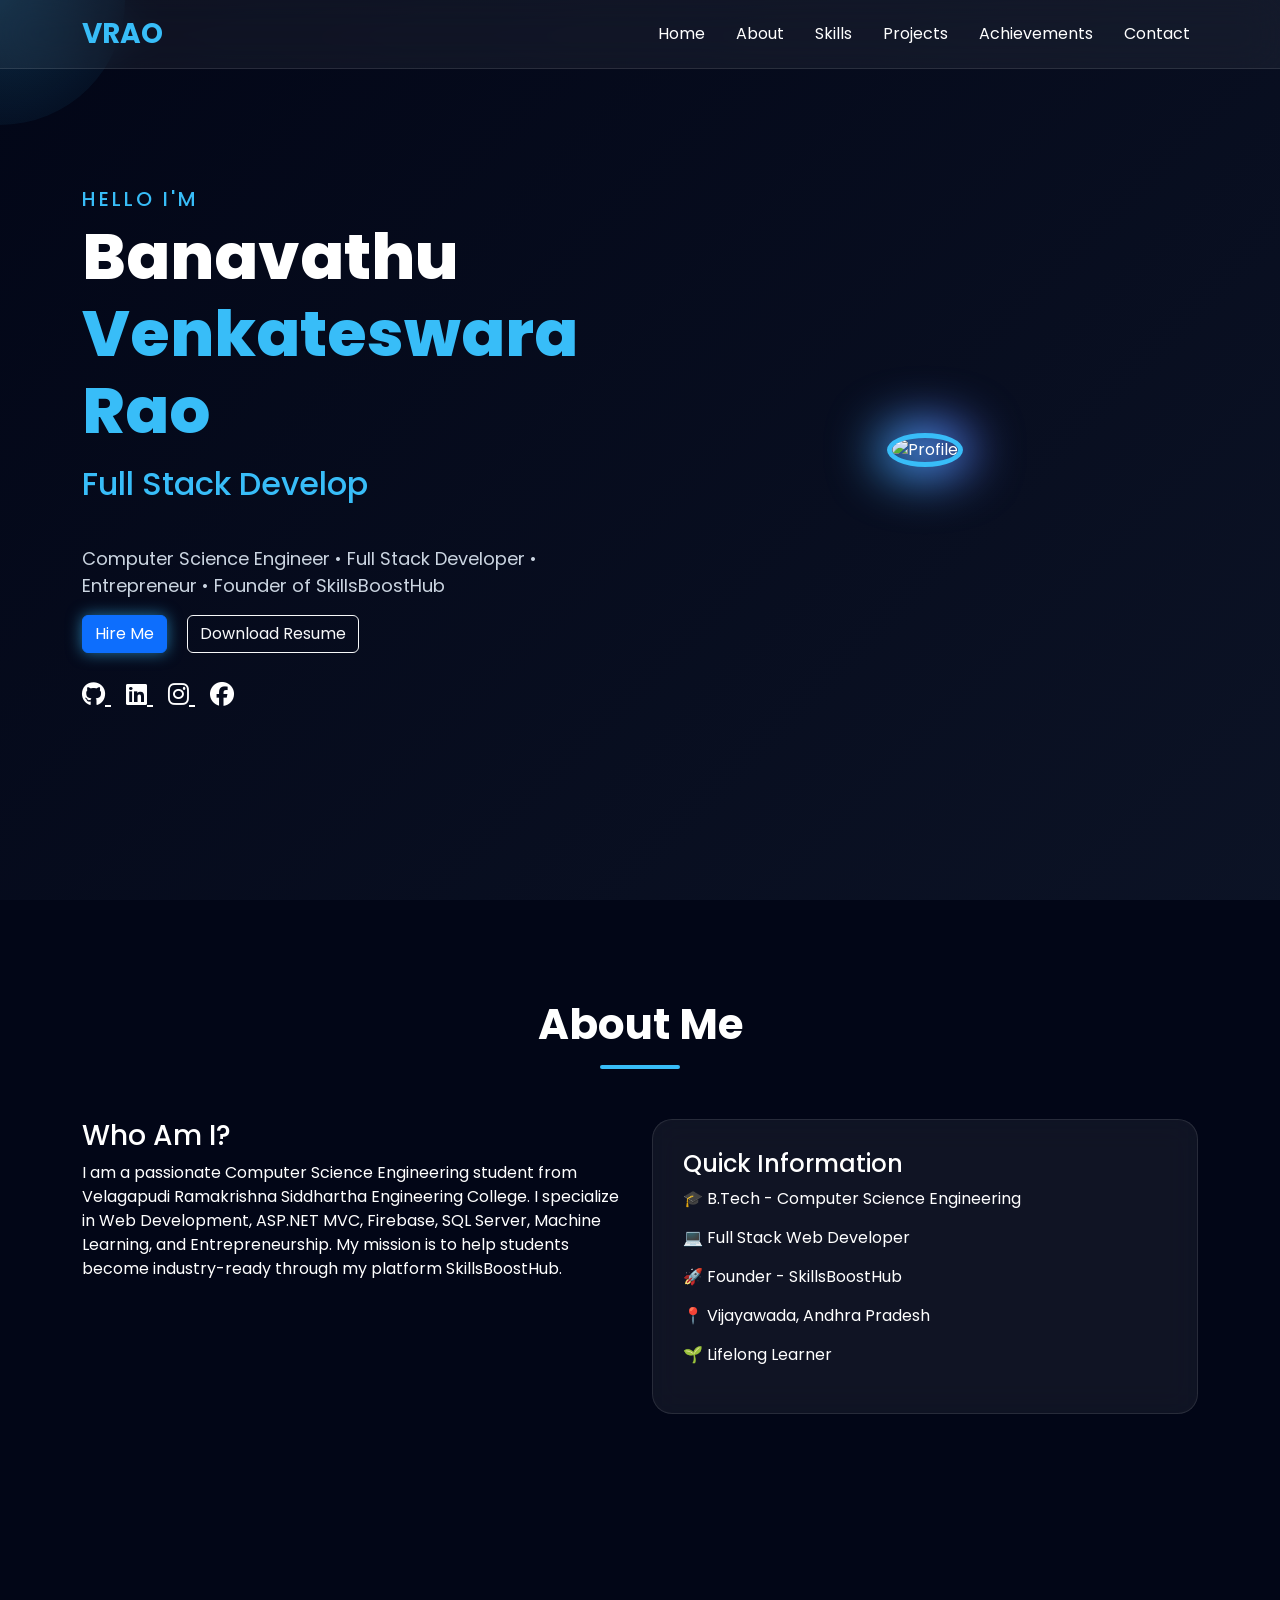
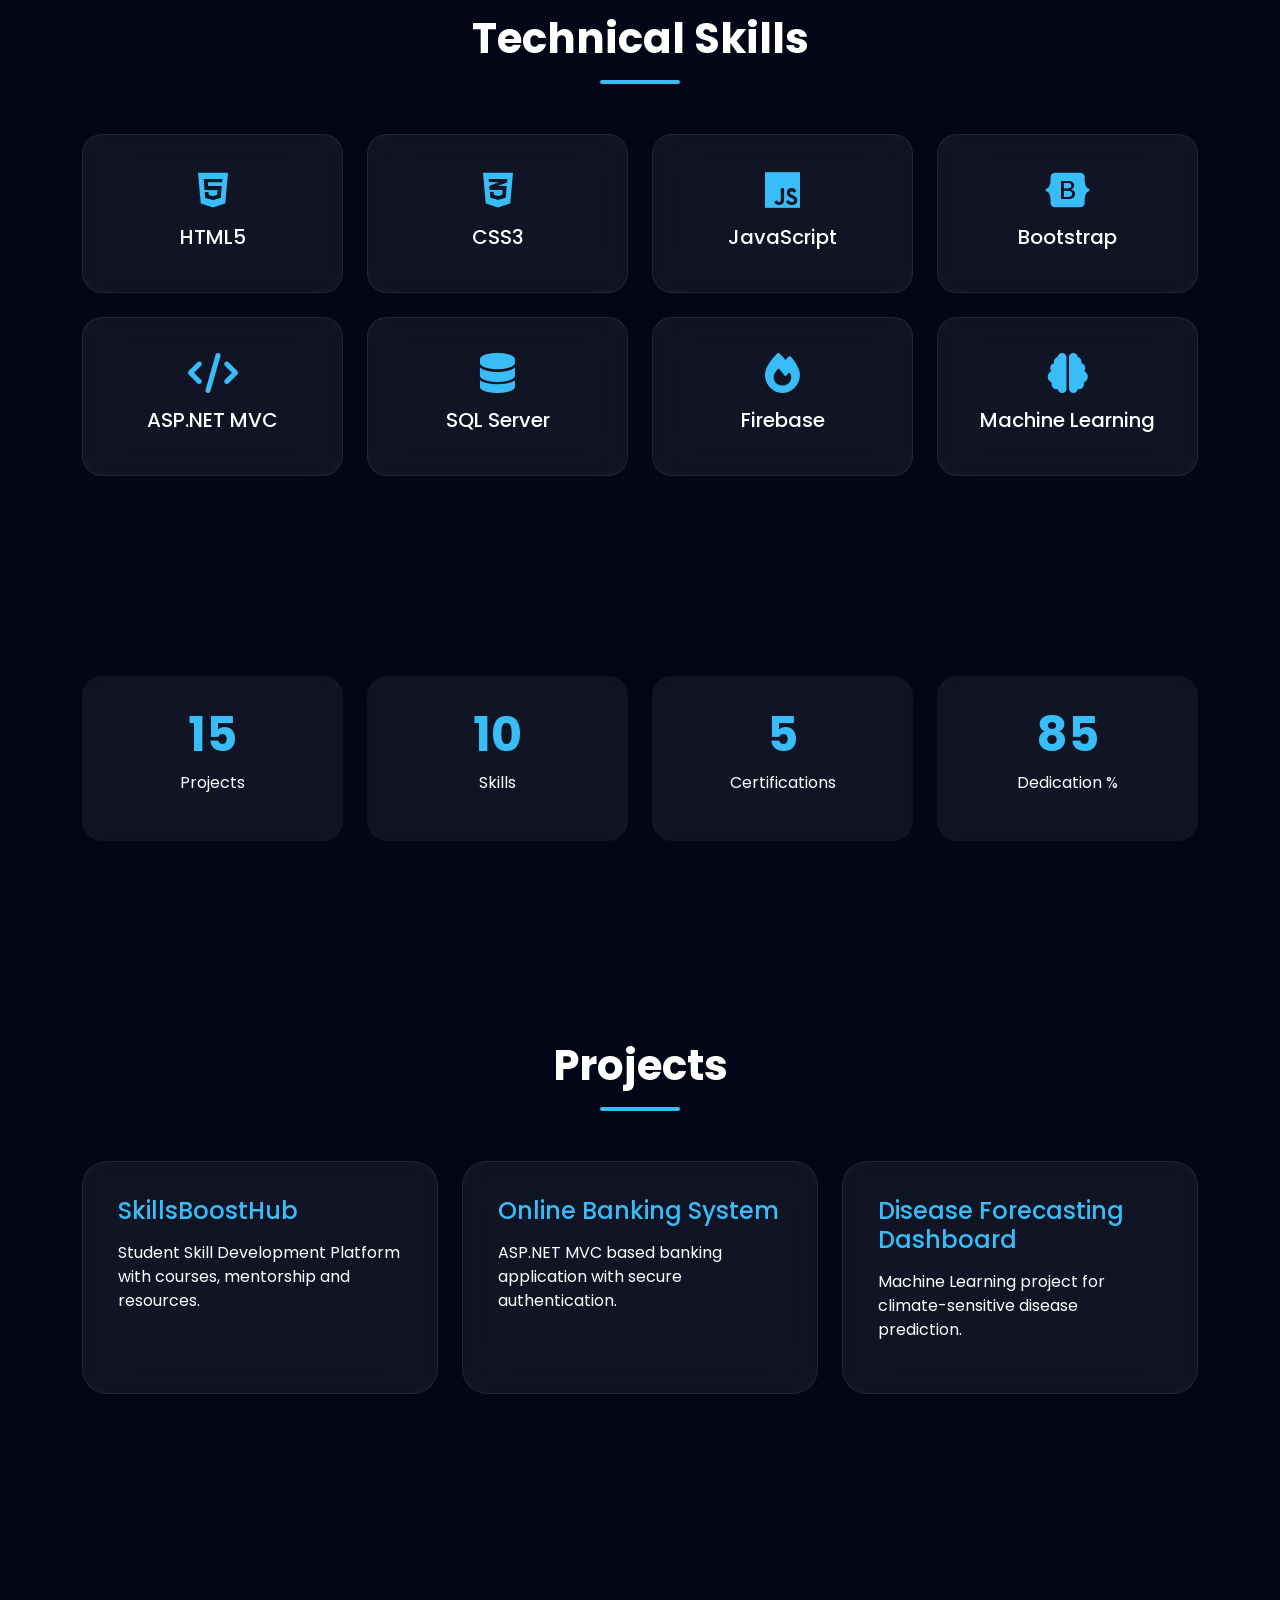
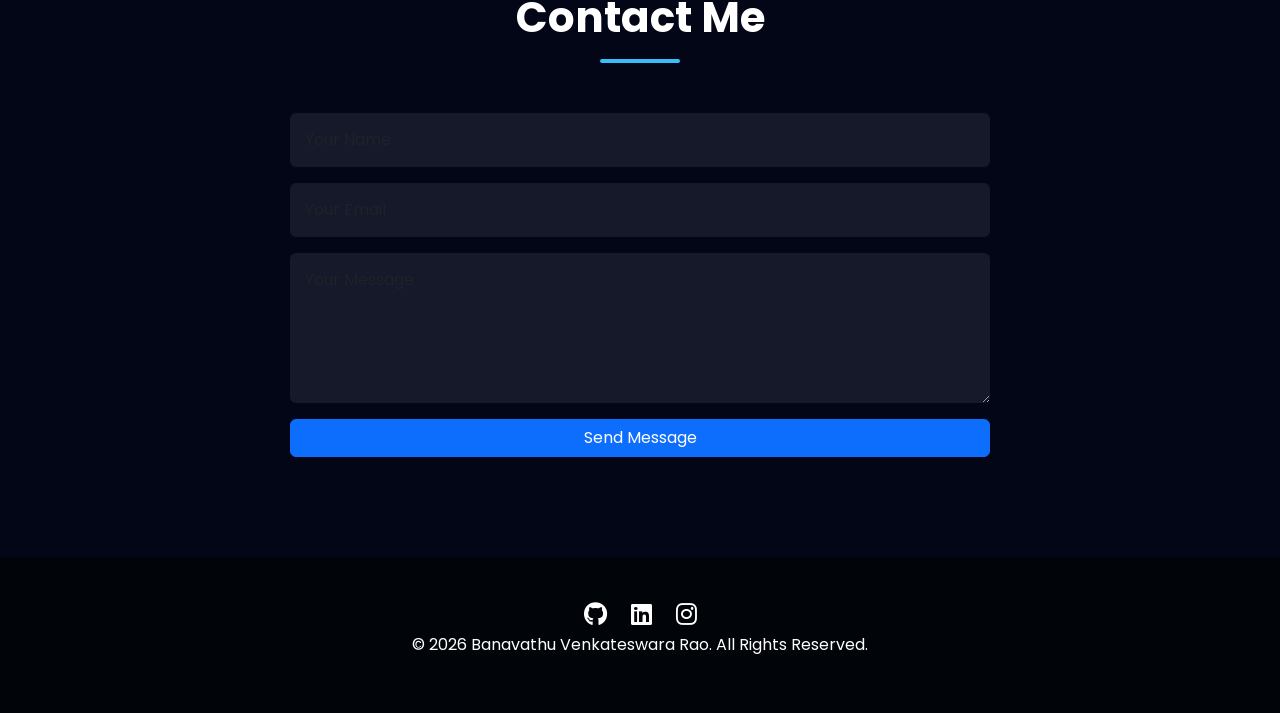
==== index.html @ cb20f1ab "Add files via upload" ====
<!DOCTYPE html>
<html lang="en">

<head>
<meta charset="UTF-8">
<meta name="viewport" content="width=device-width, initial-scale=1.0">

<title>Banavathu Venkateswara Rao | Portfolio</title>

<!-- Bootstrap -->
<link href="https://cdn.jsdelivr.net/npm/bootstrap@5.3.3/dist/css/bootstrap.min.css" rel="stylesheet">

<!-- AOS Animation -->
<link href="https://unpkg.com/aos@2.3.4/dist/aos.css" rel="stylesheet">

<!-- Font Awesome -->
<link rel="stylesheet"
href="https://cdnjs.cloudflare.com/ajax/libs/font-awesome/6.5.1/css/all.min.css">

<!-- Google Fonts -->
<link href="https://fonts.googleapis.com/css2?family=Poppins:wght@300;400;500;600;700;800&display=swap" rel="stylesheet">

<!-- CSS -->
<link rel="stylesheet" href="./style.css">
</head>

<body>

<!-- Cursor Glow -->
<div class="cursor-glow"></div>

<!-- Loader -->
<div id="loader">
<div class="spinner"></div>
</div>

<!-- Back To Top -->
<button id="topBtn">
<i class="fas fa-arrow-up"></i>
</button>

<!-- Navbar -->

<nav class="navbar navbar-expand-lg fixed-top navbar-dark">

<div class="container">

<a class="navbar-brand fw-bold logo" href="#">
VRAO
</a>

<button class="navbar-toggler"
type="button"
data-bs-toggle="collapse"
data-bs-target="#menu">

<span class="navbar-toggler-icon"></span>

</button>

<div class="collapse navbar-collapse" id="menu">

<ul class="navbar-nav ms-auto">

<li class="nav-item">
<a href="#home" class="nav-link">Home</a>
</li>

<li class="nav-item">
<a href="#about" class="nav-link">About</a>
</li>

<li class="nav-item">
<a href="#skills" class="nav-link">Skills</a>
</li>

<li class="nav-item">
<a href="#projects" class="nav-link">Projects</a>
</li>

<li class="nav-item">
<a href="#stats" class="nav-link">Achievements</a>
</li>

<li class="nav-item">
<a href="#contact" class="nav-link">Contact</a>
</li>

</ul>

</div>

</div>

</nav>

<!-- Hero Section -->

<section id="home" class="hero">

<div class="particles"></div>

<div class="container">

<div class="row align-items-center">

<div class="col-lg-6 hero-content"
data-aos="fade-right">

<h5 class="hero-small">
HELLO I'M
</h5>

<h1>
Banavathu
<span>Venkateswara Rao</span>
</h1>

<h2>
<span id="typing"></span>
</h2>

<p>
Computer Science Engineer • Full Stack Developer • Entrepreneur • Founder of SkillsBoostHub
</p>

<div class="hero-buttons">

<a href="#contact"
class="btn btn-primary me-3 glow-btn">

Hire Me
</a>

<a href="./resume.pdf"
class="btn btn-outline-light">

Download Resume

</a>

</div>

<div class="social-icons mt-4">

<a href="#">
<i class="fab fa-github"></i>
</a>

<a href="#">
<i class="fab fa-linkedin"></i>
</a>

<a href="#">
<i class="fab fa-instagram"></i>
</a>

<a href="#">
<i class="fab fa-facebook"></i>
</a>

</div>

</div>

<div class="col-lg-6 text-center"
data-aos="fade-left">

<div class="profile-wrapper">

<img src="./profile.jpg"
alt="Profile"
class="profile-img">

</div>

</div>

</div>

</div>

</section>

<!-- About -->

<section id="about">

<div class="container">

<div class="section-header"
data-aos="fade-up">

<h2 class="section-title">
About Me
</h2>

<div class="line"></div>

</div>

<div class="row">

<div class="col-lg-6"
data-aos="fade-right">

<h3>
Who Am I?
</h3>

<p>

I am a passionate Computer Science Engineering student from Velagapudi Ramakrishna Siddhartha Engineering College.

I specialize in Web Development, ASP.NET MVC, Firebase, SQL Server, Machine Learning, and Entrepreneurship.

My mission is to help students become industry-ready through my platform SkillsBoostHub.

</p>

</div>

<div class="col-lg-6"
data-aos="fade-left">

<div class="about-card">

<h4>
Quick Information
</h4>

<ul>

<li>
🎓 B.Tech - Computer Science Engineering
</li>

<li>
💻 Full Stack Web Developer
</li>

<li>
🚀 Founder - SkillsBoostHub
</li>

<li>
📍 Vijayawada, Andhra Pradesh
</li>

<li>
🌱 Lifelong Learner
</li>

</ul>

</div>

</div>

</div>

</div>

</section>

<!-- Skills -->

<section id="skills">

<div class="container">

<div class="section-header"
data-aos="fade-up">

<h2 class="section-title">
Technical Skills
</h2>

<div class="line"></div>

</div>

<div class="row g-4">

<div class="col-md-3">
<div class="skill-card" data-aos="zoom-in">
<i class="fab fa-html5"></i>
<h5>HTML5</h5>
</div>
</div>

<div class="col-md-3">
<div class="skill-card" data-aos="zoom-in">
<i class="fab fa-css3-alt"></i>
<h5>CSS3</h5>
</div>
</div>

<div class="col-md-3">
<div class="skill-card" data-aos="zoom-in">
<i class="fab fa-js"></i>
<h5>JavaScript</h5>
</div>
</div>

<div class="col-md-3">
<div class="skill-card" data-aos="zoom-in">
<i class="fab fa-bootstrap"></i>
<h5>Bootstrap</h5>
</div>
</div>

<div class="col-md-3">
<div class="skill-card" data-aos="zoom-in">
<i class="fas fa-code"></i>
<h5>ASP.NET MVC</h5>
</div>
</div>

<div class="col-md-3">
<div class="skill-card" data-aos="zoom-in">
<i class="fas fa-database"></i>
<h5>SQL Server</h5>
</div>
</div>

<div class="col-md-3">
<div class="skill-card" data-aos="zoom-in">
<i class="fas fa-fire"></i>
<h5>Firebase</h5>
</div>
</div>

<div class="col-md-3">
<div class="skill-card" data-aos="zoom-in">
<i class="fas fa-brain"></i>
<h5>Machine Learning</h5>
</div>
</div>

</div>

</div>

</section>

<!-- Statistics -->

<section id="stats">

<div class="container">

<div class="row text-center">

<div class="col-md-3">

<div class="stat-box">

<h2 class="counter"
data-target="15">0</h2>

<p>Projects</p>

</div>

</div>

<div class="col-md-3">

<div class="stat-box">

<h2 class="counter"
data-target="10">0</h2>

<p>Skills</p>

</div>

</div>

<div class="col-md-3">

<div class="stat-box">

<h2 class="counter"
data-target="5">0</h2>

<p>Certifications</p>

</div>

</div>

<div class="col-md-3">

<div class="stat-box">

<h2 class="counter"
data-target="100">0</h2>

<p>Dedication %</p>

</div>

</div>

</div>

</div>

</section>

<!-- Projects -->

<section id="projects">

<div class="container">

<div class="section-header">

<h2 class="section-title">
Projects
</h2>

<div class="line"></div>

</div>

<div class="row g-4">

<div class="col-md-4">

<div class="project-card"
data-aos="flip-left">

<h4>SkillsBoostHub</h4>

<p>
Student Skill Development Platform
with courses, mentorship and resources.
</p>

</div>

</div>

<div class="col-md-4">

<div class="project-card"
data-aos="flip-left">

<h4>Online Banking System</h4>

<p>
ASP.NET MVC based banking application
with secure authentication.
</p>

</div>

</div>

<div class="col-md-4">

<div class="project-card"
data-aos="flip-left">

<h4>Disease Forecasting Dashboard</h4>

<p>
Machine Learning project for climate-sensitive disease prediction.
</p>

</div>

</div>

</div>

</div>

</section>

<!-- Contact -->

<section id="contact">

<div class="container">

<div class="section-header">

<h2 class="section-title">
Contact Me
</h2>

<div class="line"></div>

</div>

<form id="contactForm">

<input type="text"
class="form-control mb-3"
placeholder="Your Name">

<input type="email"
class="form-control mb-3"
placeholder="Your Email">

<textarea
rows="5"
class="form-control mb-3"
placeholder="Your Message"></textarea>

<button class="btn btn-primary w-100">

Send Message

</button>

</form>

</div>

</section>

<!-- Footer -->

<footer>

<div class="container text-center">

<div class="footer-icons">

<a href="https://github.com/Venky9959-code" target="_blank"><i class="fab fa-github"></i></a>
<a href="https://www.linkedin.com/in/venky-banavathu-2377082a3" target="_blank"><i class="fab fa-linkedin"></i></a>
<a href="https://www.instgram.com" target="_blank"><i class="fab fa-instagram"></i></a>

</div>

<p>
© 2026 Banavathu Venkateswara Rao.
All Rights Reserved.
</p>

</div>

</footer>

<!-- Bootstrap -->
<script src="https://cdn.jsdelivr.net/npm/bootstrap@5.3.3/dist/js/bootstrap.bundle.min.js"></script>

<!-- AOS -->
<script src="https://unpkg.com/aos@2.3.4/dist/aos.js"></script>

<!-- JS -->
<script src="./script.js"></script>

</body>
</html>
---- style.css ----
/* =========================
   GOOGLE FONT
========================= */

@import url('https://fonts.googleapis.com/css2?family=Poppins:wght@300;400;500;600;700;800&display=swap');

/* =========================
   GLOBAL
========================= */

*{
    margin:0;
    padding:0;
    box-sizing:border-box;
    font-family:'Poppins',sans-serif;
}

html{
    scroll-behavior:smooth;
}

body{
    background:#020617;
    color:#fff;
    overflow-x:hidden;
    position:relative;
}

/* Animated Background */

body::before{
    content:"";
    position:fixed;
    width:100%;
    height:100%;
    top:0;
    left:0;

    background:
    linear-gradient(
        135deg,
        #020617,
        #0f172a,
        #1e293b,
        #0ea5e9
    );

    background-size:400% 400%;

    animation:
    gradientMove 15s ease infinite;

    z-index:-3;
}

@keyframes gradientMove{

    0%{
        background-position:0% 50%;
    }

    50%{
        background-position:100% 50%;
    }

    100%{
        background-position:0% 50%;
    }

}

/* =========================
   LOADER
========================= */

#loader{
    position:fixed;
    inset:0;
    background:#020617;
    display:flex;
    justify-content:center;
    align-items:center;
    z-index:99999;
}

.spinner{
    width:70px;
    height:70px;

    border:5px solid rgba(255,255,255,.2);

    border-top:5px solid #38bdf8;

    border-radius:50%;

    animation:spin 1s linear infinite;
}

@keyframes spin{

    to{
        transform:rotate(360deg);
    }

}

/* =========================
   CURSOR GLOW
========================= */

.cursor-glow{
    position:fixed;

    width:250px;
    height:250px;

    background:
    radial-gradient(
        circle,
        rgba(56,189,248,.20),
        transparent
    );

    border-radius:50%;

    pointer-events:none;

    transform:translate(-50%,-50%);

    z-index:-1;
}

/* =========================
   NAVBAR
========================= */

.navbar{

    background:
    rgba(255,255,255,0.05);

    backdrop-filter:
    blur(20px);

    border-bottom:
    1px solid rgba(255,255,255,0.1);

    transition:.4s;
}

.logo{

    font-size:28px;
    font-weight:800;

    color:#38bdf8 !important;
}

.nav-link{

    color:white !important;

    margin-left:15px;

    transition:.4s;
}

.nav-link:hover{

    color:#38bdf8 !important;

    transform:translateY(-2px);
}

/* =========================
   HERO SECTION
========================= */

.hero{

    min-height:100vh;

    display:flex;
    align-items:center;

    position:relative;
}

.hero-content{

    animation:
    floatHero 4s ease-in-out infinite;
}

@keyframes floatHero{

    0%{
        transform:translateY(0);
    }

    50%{
        transform:translateY(-15px);
    }

    100%{
        transform:translateY(0);
    }

}

.hero-small{

    color:#38bdf8;

    letter-spacing:3px;
}

.hero h1{

    font-size:4rem;
    font-weight:800;
}

.hero span{

    color:#38bdf8;
}

.hero h2{

    margin-top:15px;
    min-height:60px;
}

.hero p{

    margin-top:20px;

    color:#cbd5e1;

    font-size:18px;
}

/* =========================
   BUTTONS
========================= */

.glow-btn{

    box-shadow:
    0 0 15px rgba(56,189,248,.6);

    transition:.4s;
}

.glow-btn:hover{

    transform:
    translateY(-5px);

    box-shadow:
    0 0 25px rgba(56,189,248,.9),
    0 0 50px rgba(56,189,248,.5);
}

/* =========================
   SOCIAL ICONS
========================= */

.social-icons a{

    color:white;

    font-size:24px;

    margin-right:15px;

    transition:.4s;
}

.social-icons a:hover{

    color:#38bdf8;

    transform:
    translateY(-5px);
}

/* =========================
   PROFILE IMAGE
========================= */

.profile-wrapper{

    position:relative;

    display:inline-block;
}

.profile-wrapper::before{

    content:"";

    position:absolute;

    inset:-10px;

    border-radius:50%;

    background:
    linear-gradient(
        45deg,
        #38bdf8,
        #6366f1
    );

    z-index:-1;

    filter:blur(25px);

    animation:pulse 3s infinite;
}

.profile-img{

    width:380px;
    height:380px;

    border-radius:50%;

    object-fit:cover;

    border:5px solid #38bdf8;

    animation:
    profileFloat 4s ease-in-out infinite;
}

@keyframes profileFloat{

    0%{
        transform:translateY(0);
    }

    50%{
        transform:translateY(-20px);
    }

    100%{
        transform:translateY(0);
    }

}

@keyframes pulse{

    50%{
        transform:scale(1.05);
    }

}

/* =========================
   SECTION
========================= */

section{

    padding:100px 0;
}

.section-title{

    font-size:42px;

    font-weight:700;

    text-align:center;
}

.line{

    width:80px;
    height:4px;

    background:#38bdf8;

    margin:15px auto 50px;

    border-radius:20px;
}

/* =========================
   ABOUT CARD
========================= */

.about-card{

    background:
    rgba(255,255,255,0.06);

    backdrop-filter:
    blur(15px);

    border:
    1px solid rgba(255,255,255,0.1);

    border-radius:20px;

    padding:30px;
}

.about-card ul{

    list-style:none;

    padding-left:0;
}

.about-card li{

    margin-bottom:15px;
}

/* =========================
   SKILL CARDS
========================= */

.skill-card{

    background:
    rgba(255,255,255,.06);

    border:
    1px solid rgba(255,255,255,.08);

    backdrop-filter:
    blur(20px);

    border-radius:20px;

    padding:35px;

    text-align:center;

    transition:.4s;

    height:100%;
}

.skill-card i{

    font-size:40px;

    margin-bottom:15px;

    color:#38bdf8;
}

.skill-card:hover{

    transform:
    translateY(-12px);

    box-shadow:
    0 0 30px rgba(56,189,248,.4);
}

/* =========================
   STATS
========================= */

.stat-box{

    background:
    rgba(255,255,255,.06);

    border-radius:20px;

    padding:30px;

    backdrop-filter:
    blur(15px);
}

.counter{

    font-size:3rem;

    color:#38bdf8;

    font-weight:700;
}

/* =========================
   PROJECTS
========================= */

.project-card{

    background:
    rgba(255,255,255,.06);

    border:
    1px solid rgba(255,255,255,.08);

    backdrop-filter:
    blur(20px);

    border-radius:25px;

    padding:35px;

    transition:.5s;

    height:100%;
}

.project-card:hover{

    transform:
    rotateY(10deg)
    translateY(-15px);

    box-shadow:
    0 0 30px rgba(56,189,248,.5);
}

.project-card h4{

    color:#38bdf8;

    margin-bottom:15px;
}

/* =========================
   CONTACT
========================= */

form{

    max-width:700px;

    margin:auto;
}

.form-control{

    background:
    rgba(255,255,255,.08);

    border:none;

    color:white;

    padding:15px;
}

.form-control:focus{

    background:
    rgba(255,255,255,.10);

    color:white;

    box-shadow:
    0 0 15px rgba(56,189,248,.5);
}

/* =========================
   FOOTER
========================= */

footer{

    background:#010409;

    padding:40px 0;
}

.footer-icons a{

    color:white;

    font-size:24px;

    margin:0 10px;

    transition:.4s;
}

.footer-icons a:hover{

    color:#38bdf8;
}

/* =========================
   BACK TO TOP
========================= */

#topBtn{

    position:fixed;

    bottom:25px;
    right:25px;

    width:50px;
    height:50px;

    border:none;

    border-radius:50%;

    background:#38bdf8;

    color:black;

    display:none;

    cursor:pointer;

    z-index:999;
}

/* =========================
   RESPONSIVE
========================= */

@media(max-width:992px){

.hero h1{
font-size:3rem;
}

.profile-img{
width:280px;
height:280px;
}

}

@media(max-width:768px){

.hero{
text-align:center;
}

.hero h1{
font-size:2.5rem;
}

.section-title{
font-size:32px;
}

.profile-img{
margin-top:40px;
}

}
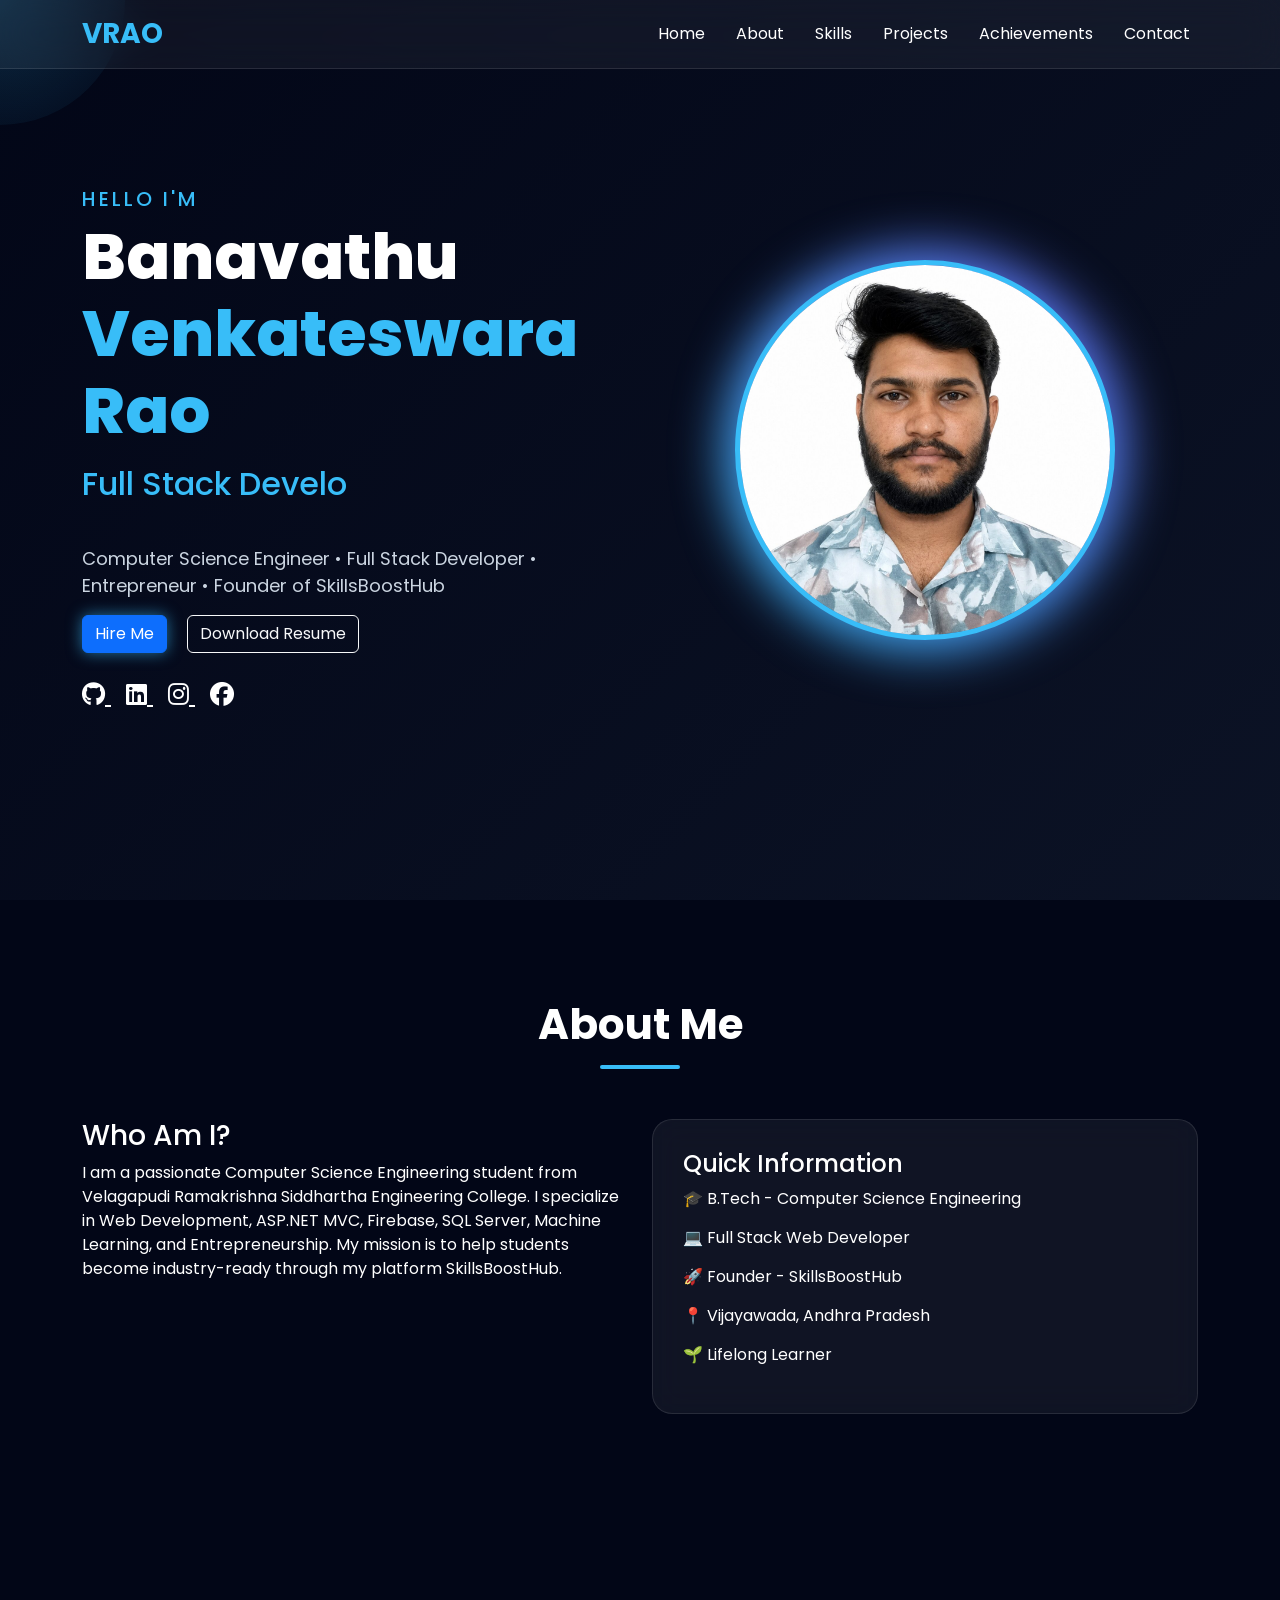
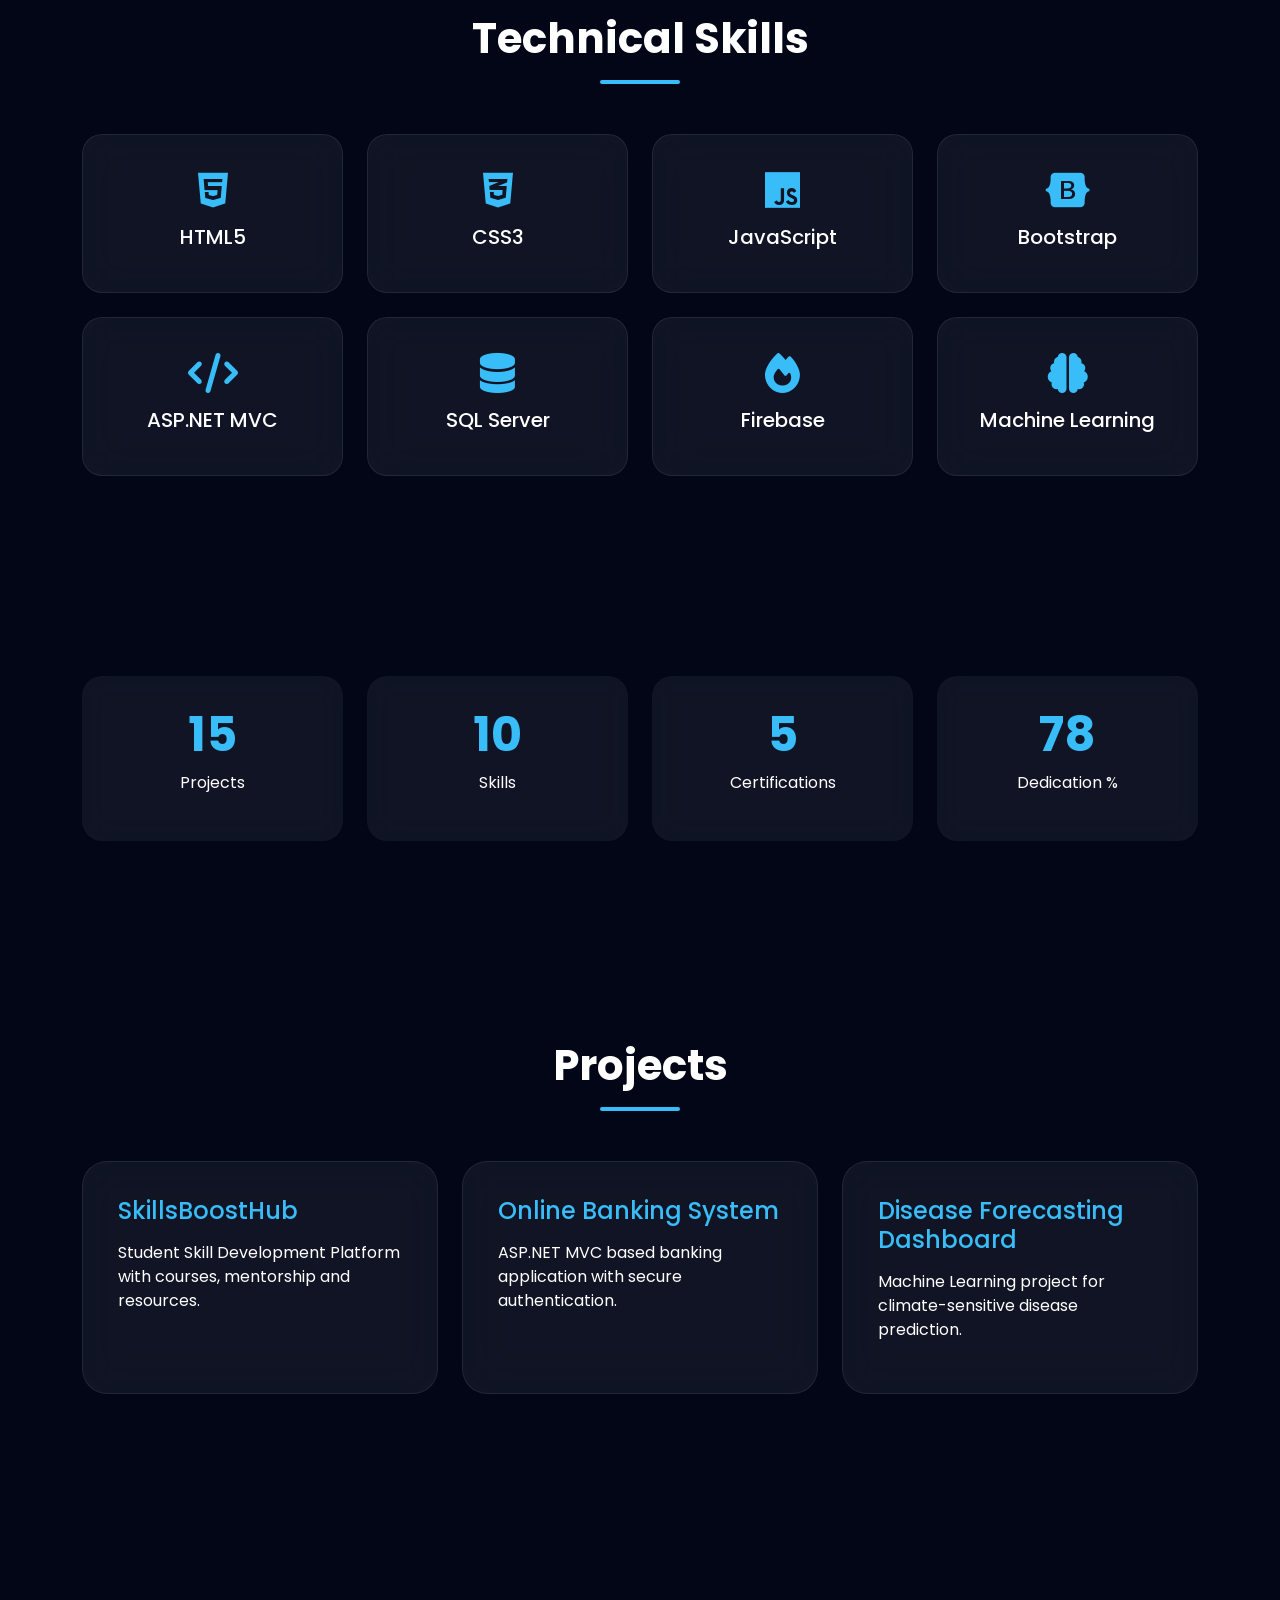
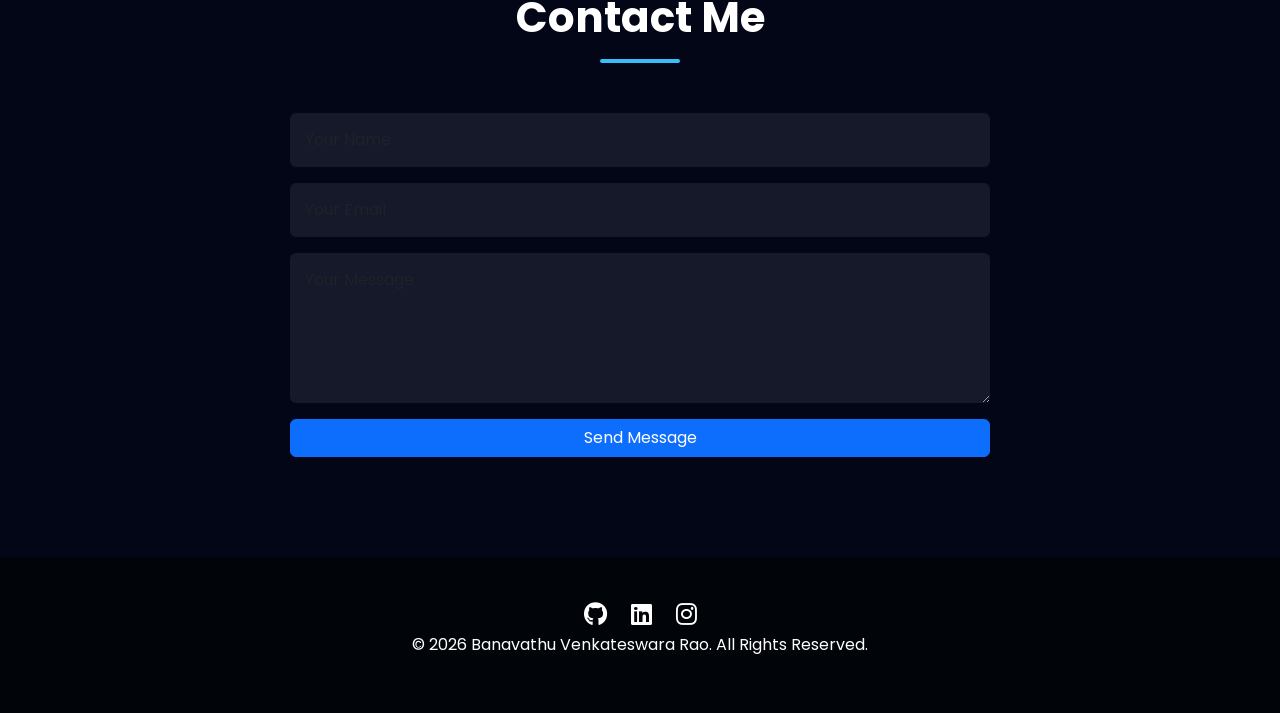
==== commit ee649594: "Add files via upload" ====
--- a/index.html
+++ b/index.html
@@ -170,7 +170,7 @@
 <div class="profile-wrapper">
 
 <img src="./profile.jpg"
-alt="Profile"
+alt="Banavathu Venkateswararao profile"
 class="profile-img">
 
 </div>
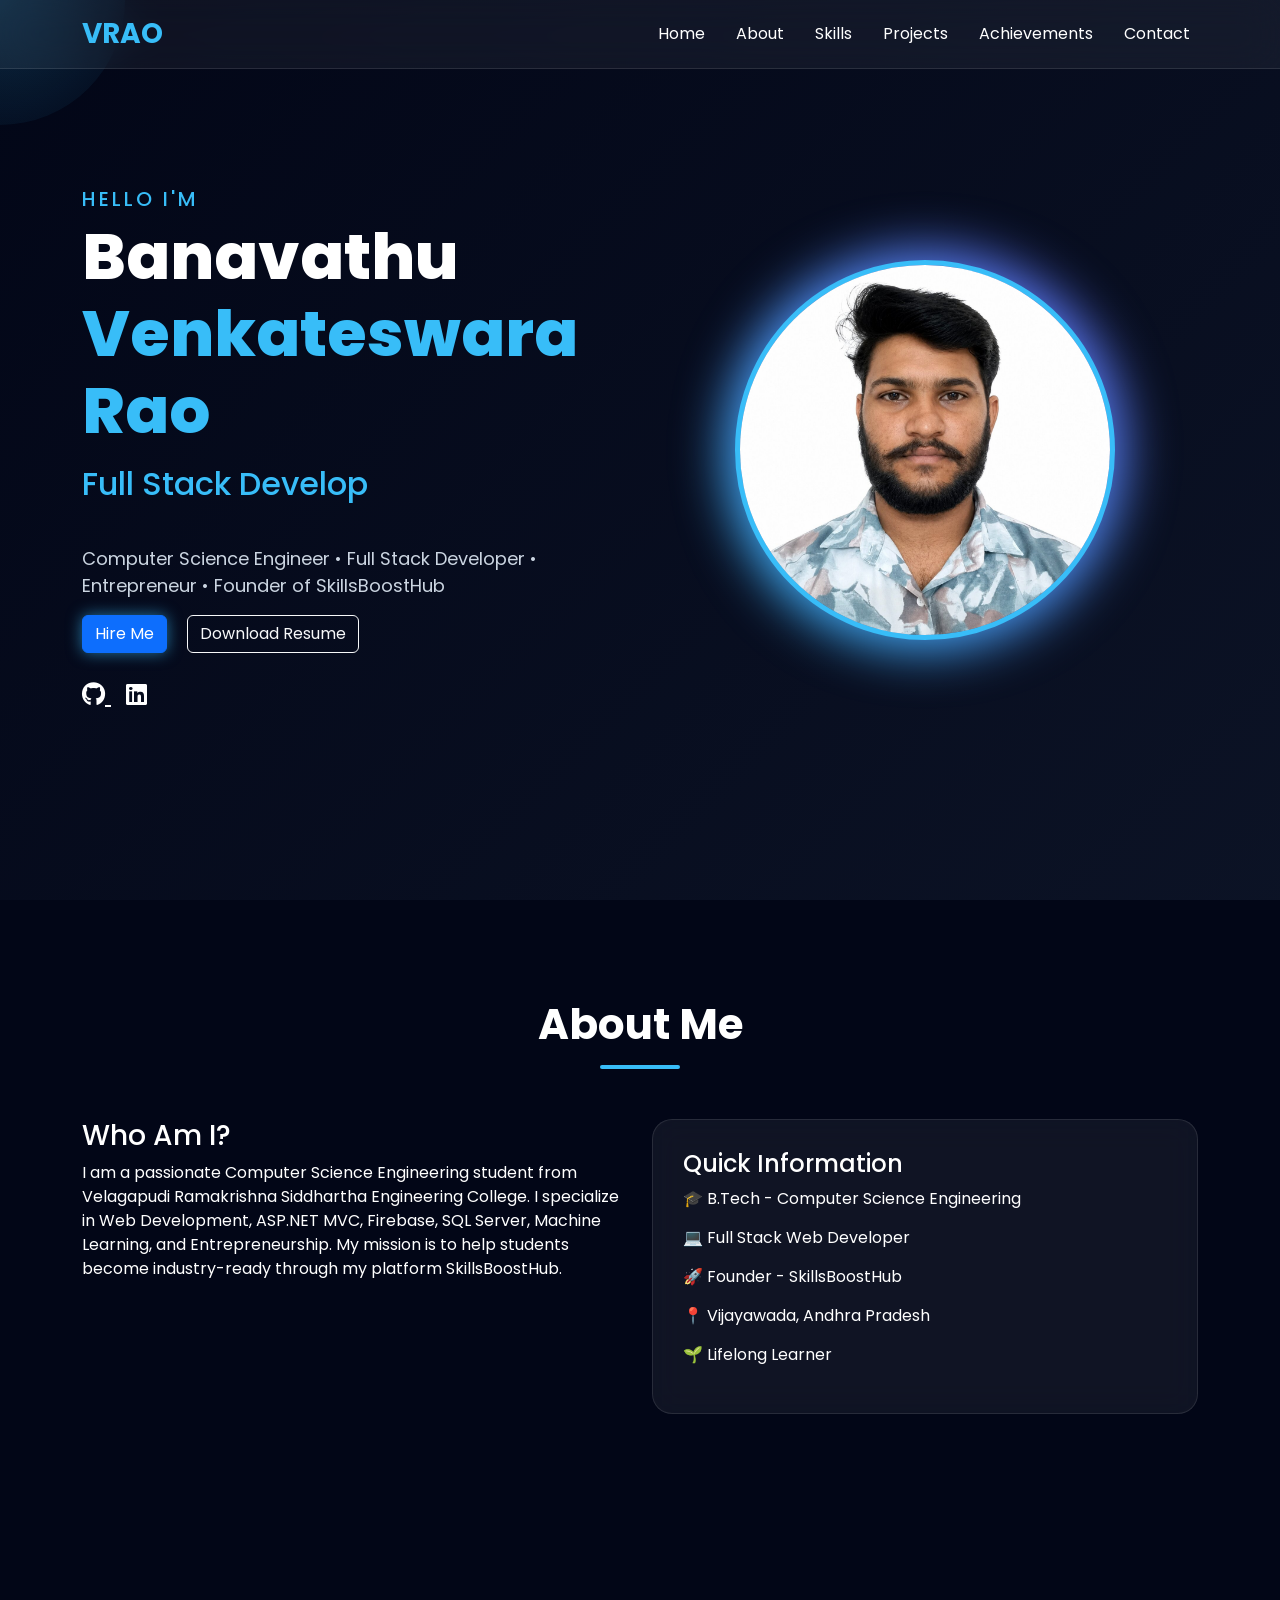
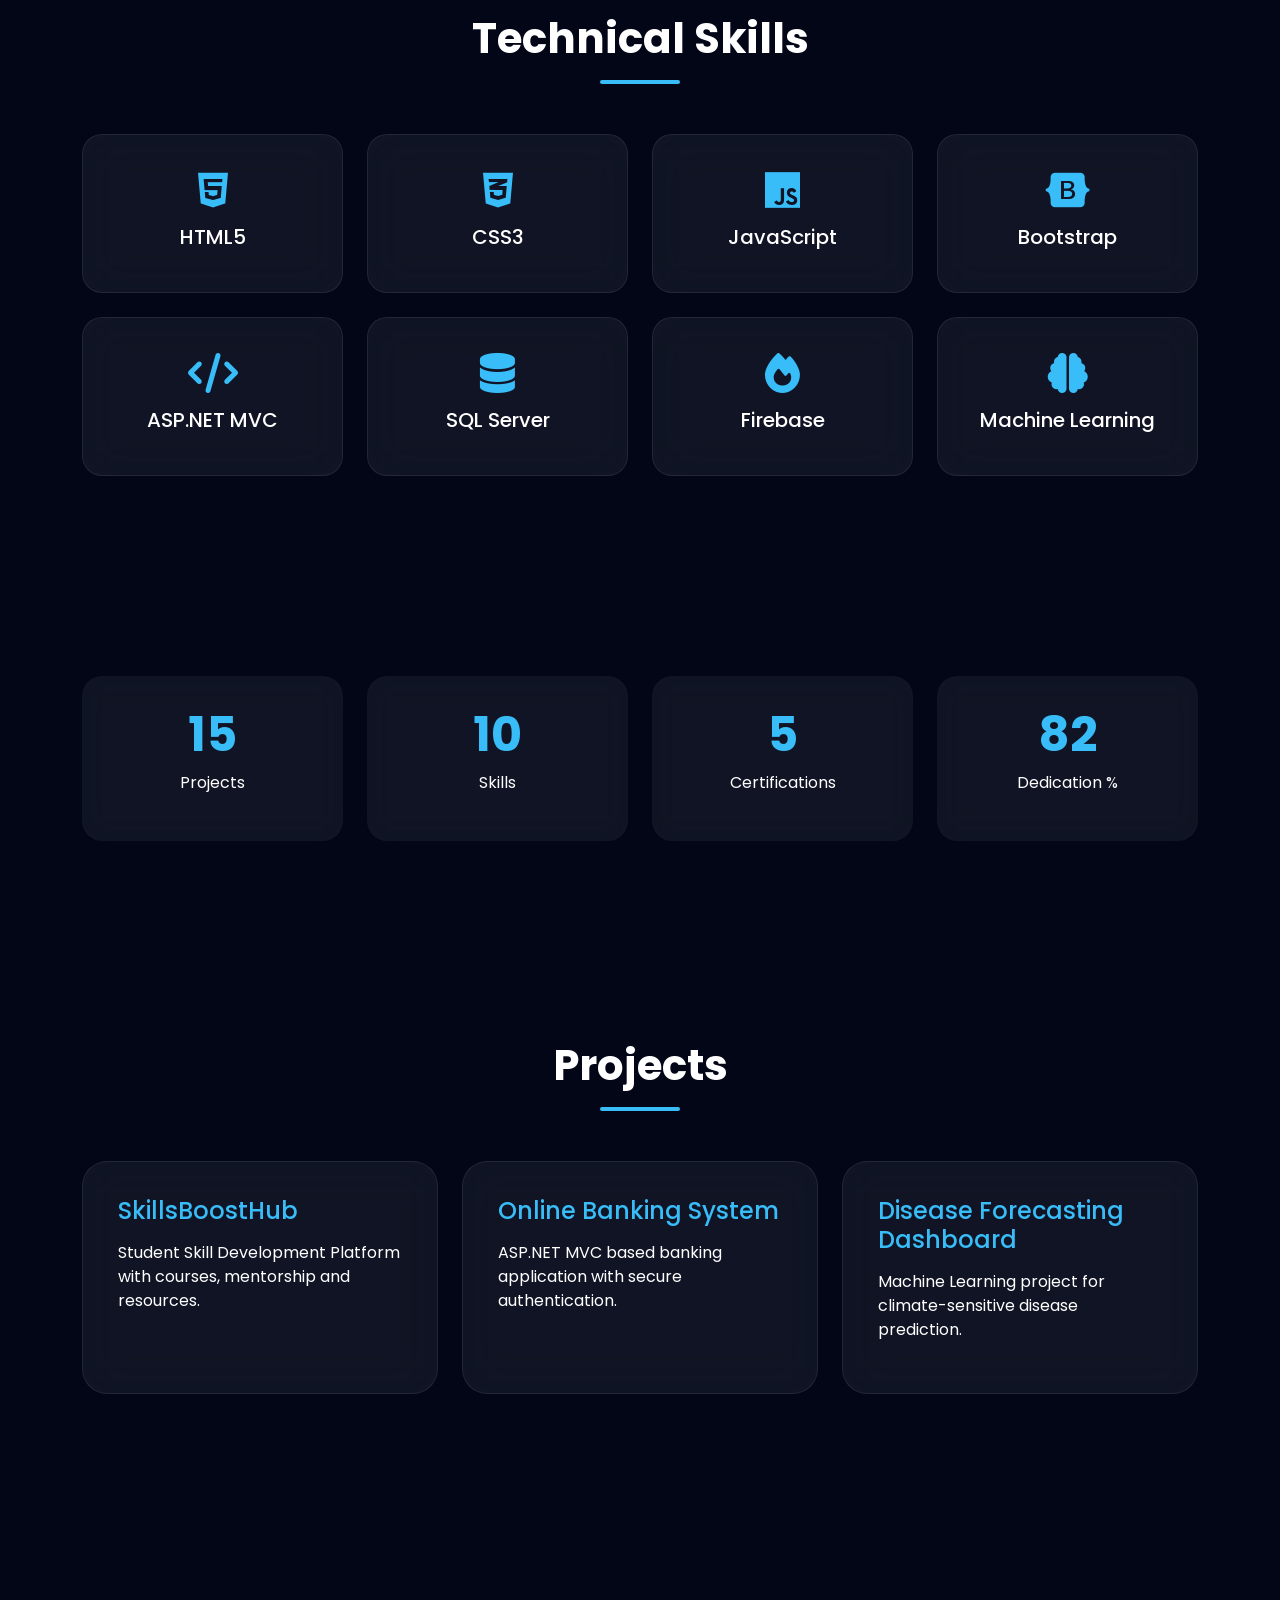
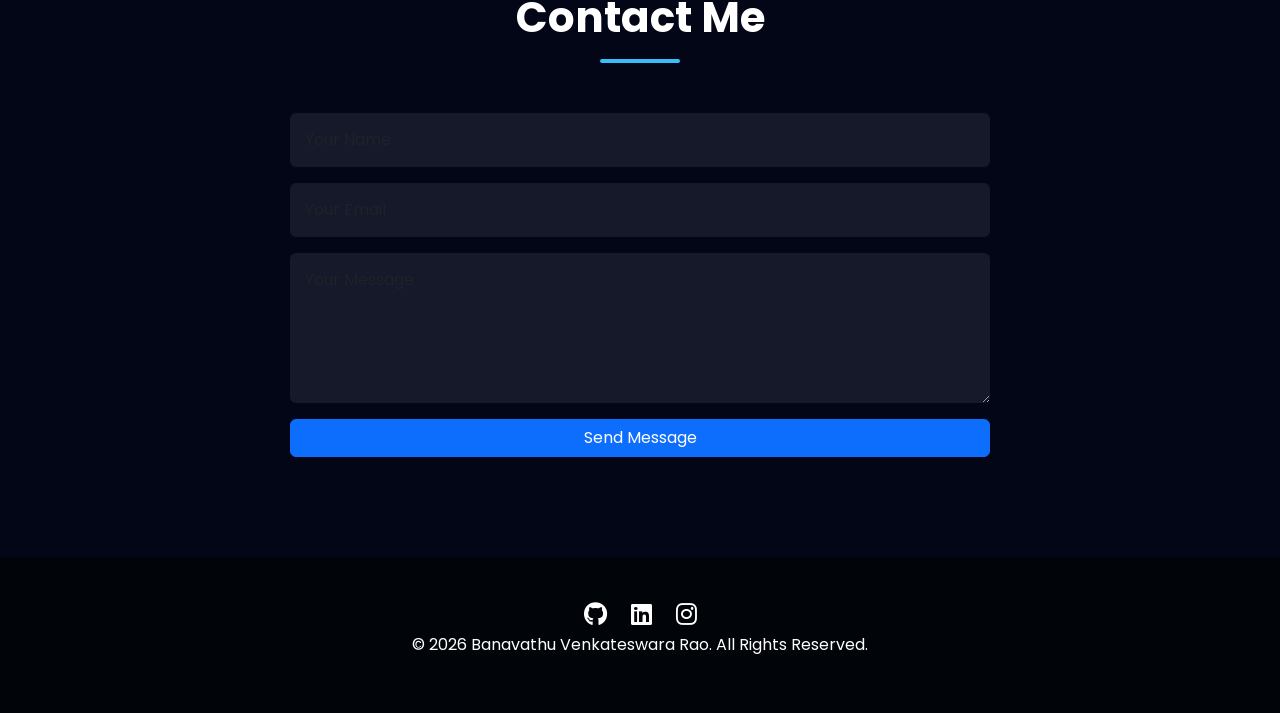
==== commit dc2ef63a: "Add files via upload" ====
--- a/index.html
+++ b/index.html
@@ -144,20 +144,15 @@
 
 <div class="social-icons mt-4">
 
-<a href="#">
+<a href="https://github.com/Venky9959-code" target="_blank">
 <i class="fab fa-github"></i>
 </a>
 
-<a href="#">
+<a href="https://www.linkedin.com/in/venky-banavathu-2377082a3" target="_blank">
 <i class="fab fa-linkedin"></i>
 </a>
 
-<a href="#">
-<i class="fab fa-instagram"></i>
-</a>
-
-<a href="#">
-<i class="fab fa-facebook"></i>
+
 </a>
 
 </div>
@@ -169,7 +164,7 @@
 
 <div class="profile-wrapper">
 
-<img src="./profile.jpg"
+<img src="profile.jpg"
 alt="Banavathu Venkateswararao profile"
 class="profile-img">
 
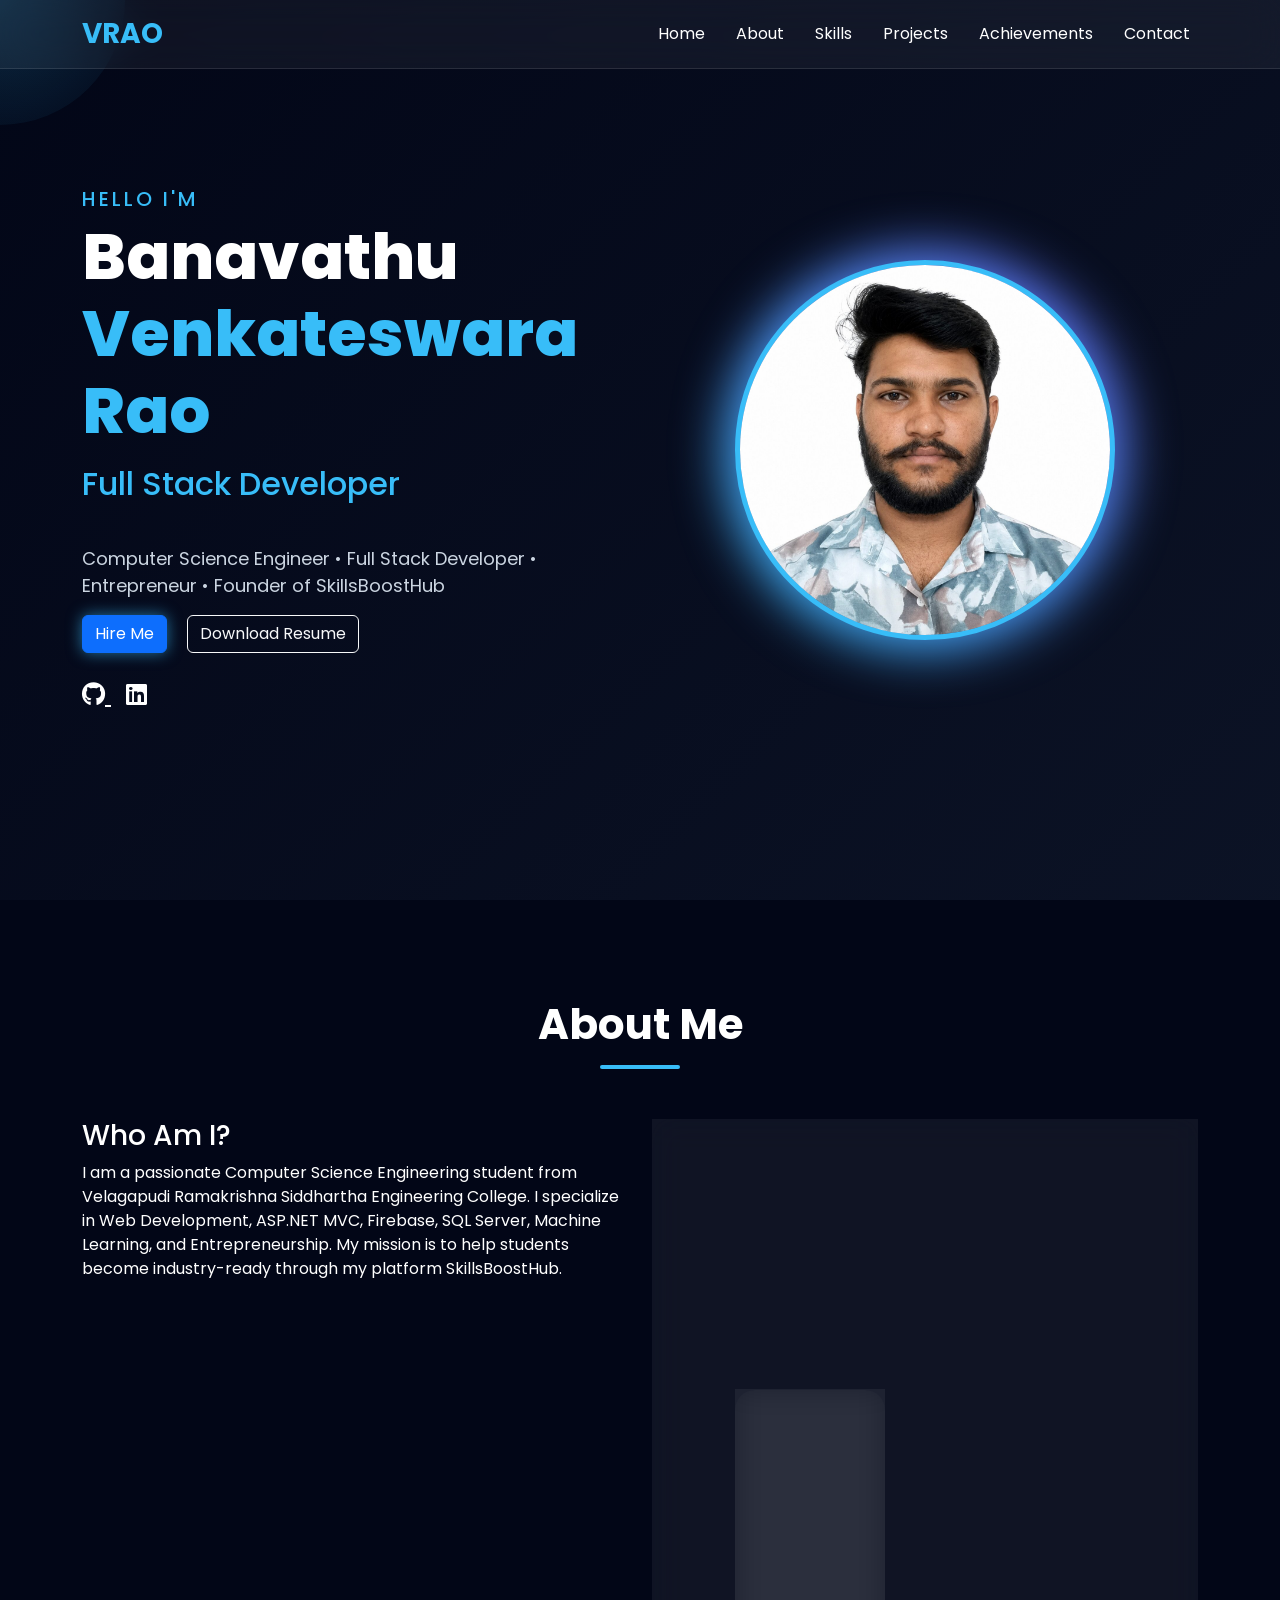
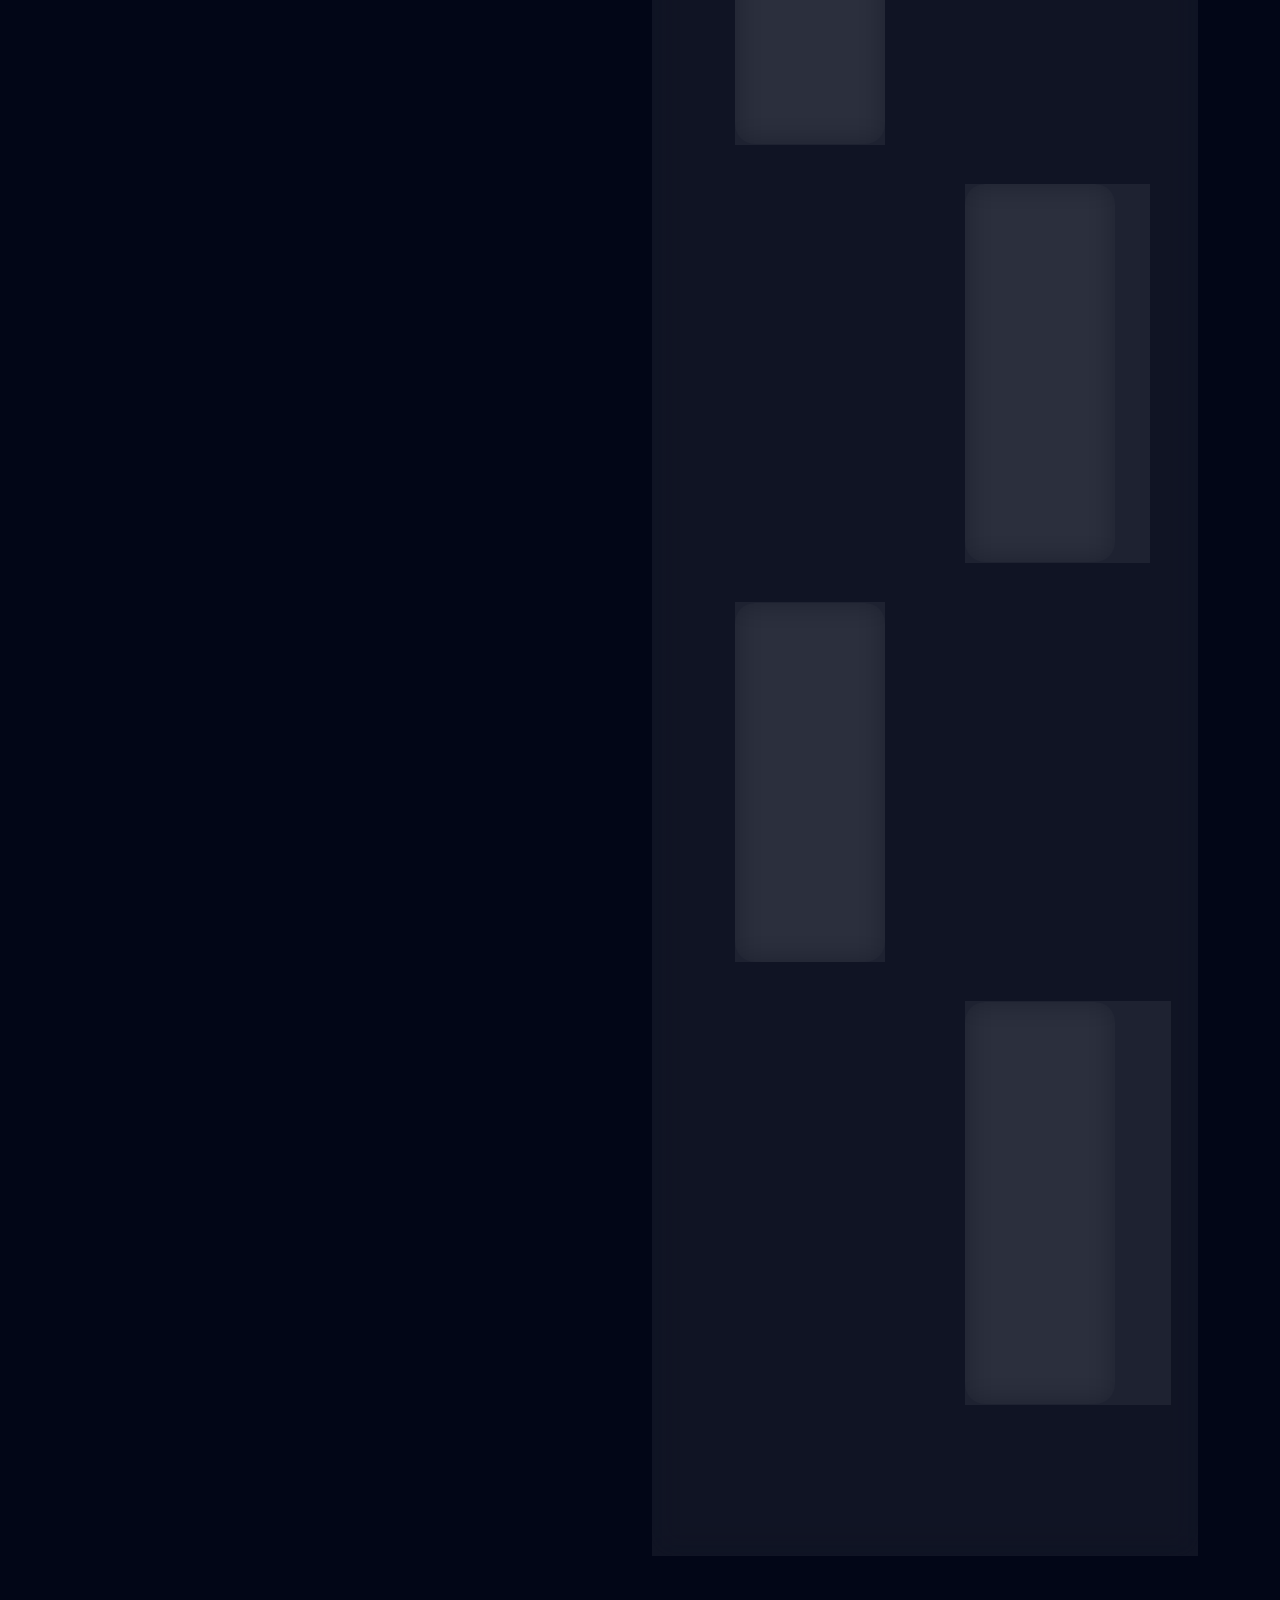
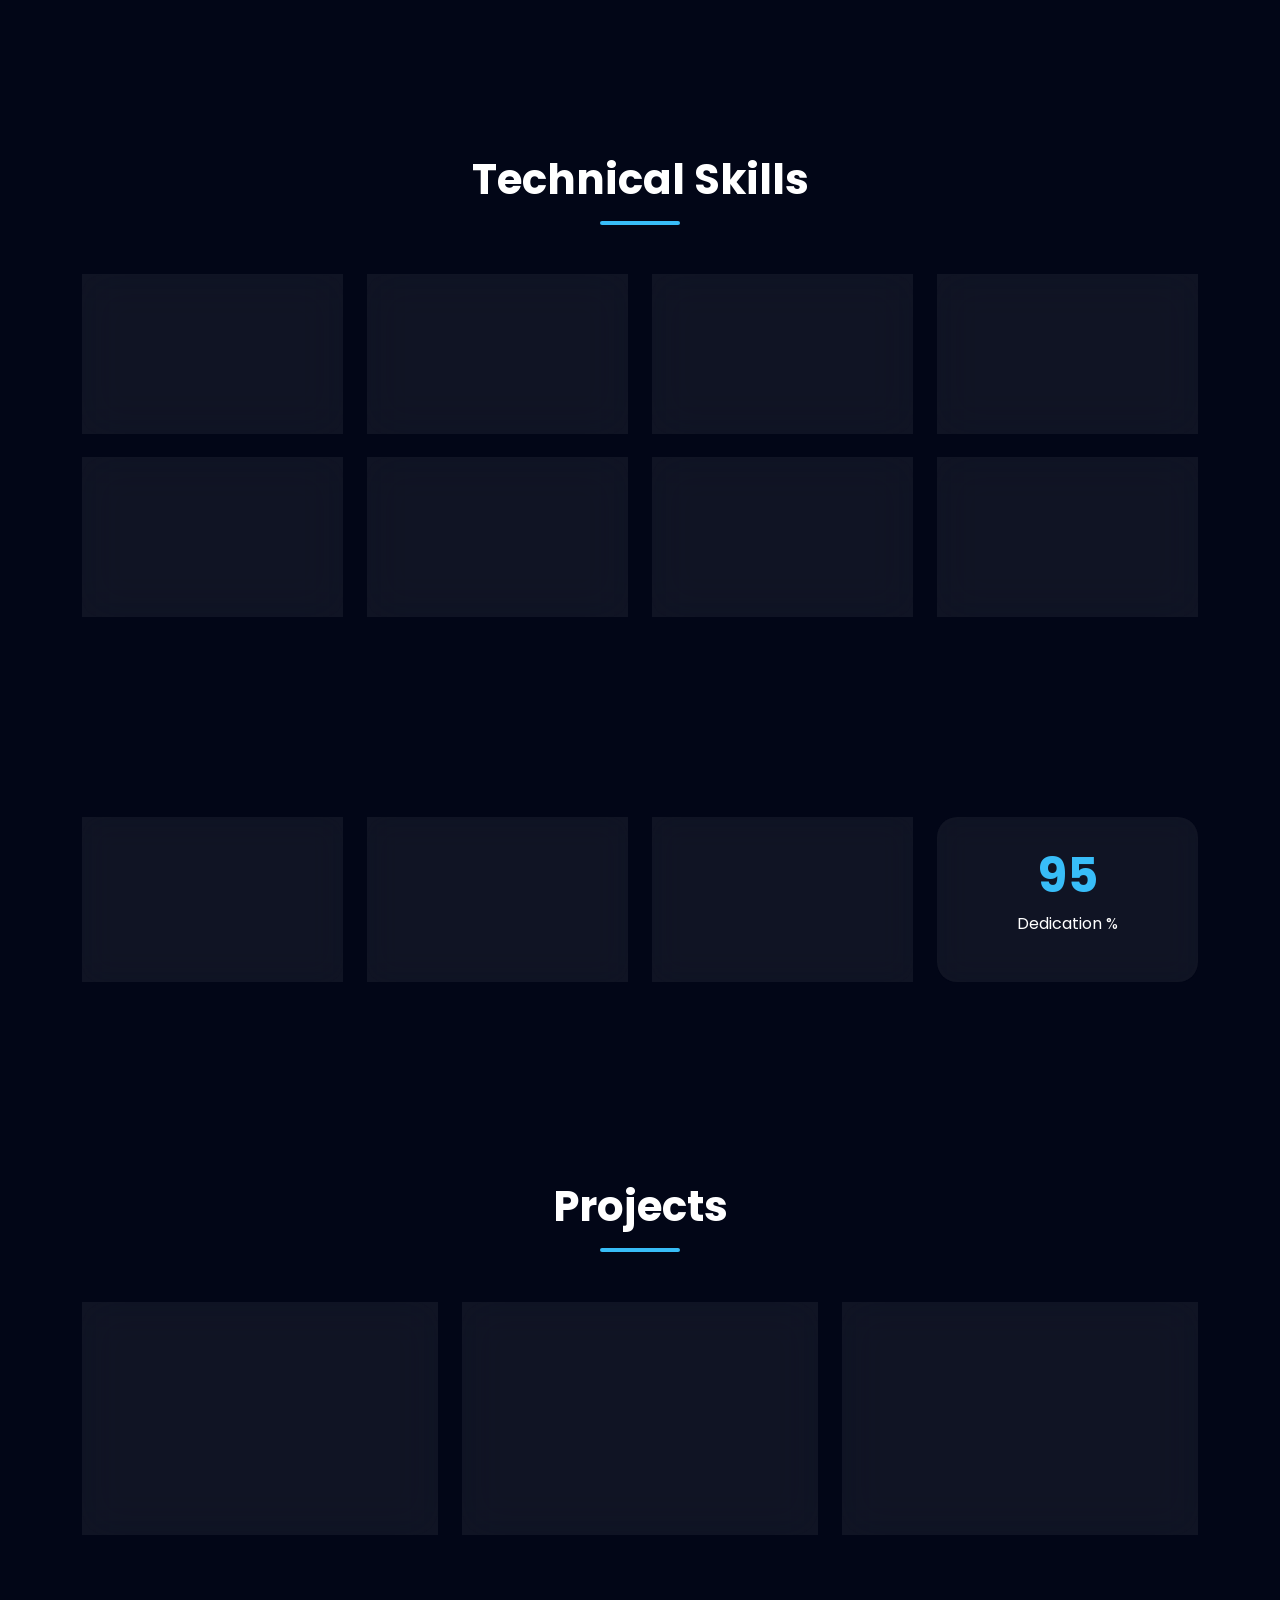
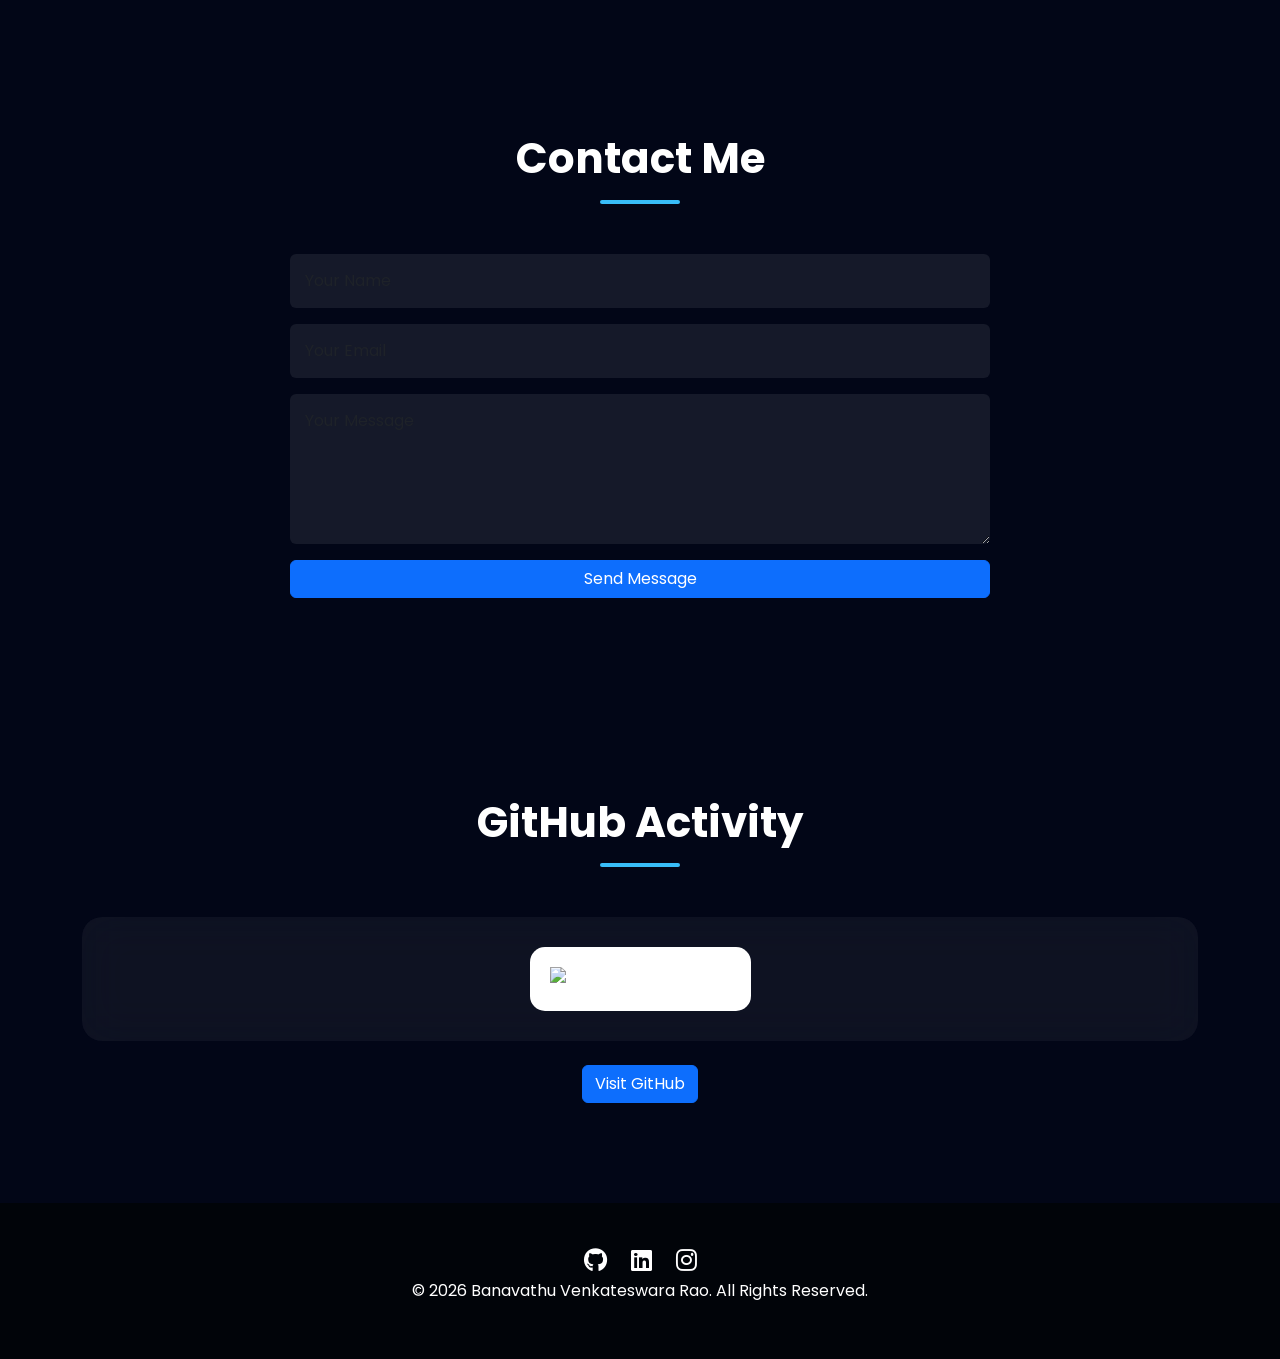
==== commit 9cc23871: "Updated portfolio with timeline and GitHub stats" ====
--- a/index.html
+++ b/index.html
@@ -147,7 +147,6 @@
 <a href="https://github.com/Venky9959-code" target="_blank">
 <i class="fab fa-github"></i>
 </a>
-
 <a href="https://www.linkedin.com/in/venky-banavathu-2377082a3" target="_blank">
 <i class="fab fa-linkedin"></i>
 </a>
@@ -200,6 +199,8 @@
 <div class="col-lg-6"
 data-aos="fade-right">
 
+
+
 <h3>
 Who Am I?
 </h3>
@@ -220,36 +221,109 @@
 data-aos="fade-left">
 
 <div class="about-card">
-
-<h4>
-Quick Information
-</h4>
-
-<ul>
-
-<li>
-🎓 B.Tech - Computer Science Engineering
-</li>
-
-<li>
-💻 Full Stack Web Developer
-</li>
-
-<li>
-🚀 Founder - SkillsBoostHub
-</li>
-
-<li>
-📍 Vijayawada, Andhra Pradesh
-</li>
-
-<li>
-🌱 Lifelong Learner
-</li>
-
-</ul>
-
-</div>
+    <section id="experience">
+
+    <div class="container">
+
+        <div class="section-header">
+            <h2 class="section-title">
+                Experience Timeline
+            </h2>
+            <div class="line"></div>
+        </div>
+
+        <div class="timeline">
+
+            <div class="timeline-item left">
+
+                <div class="timeline-content">
+
+                    <h4>
+                        🎓 B.Tech CSE
+                    </h4>
+
+                    <small>
+                        2022 - Present
+                    </small>
+
+                    <p>
+                        Velagapudi Ramakrishna Siddhartha
+                        Engineering College, Vijayawada.
+                    </p>
+
+                </div>
+
+            </div>
+
+            <div class="timeline-item right">
+
+                <div class="timeline-content">
+
+                    <h4>
+                        🚀 Techxelerate Hackathon
+                    </h4>
+
+                    <small>
+                        BITS Pilani Hyderabad
+                    </small>
+
+                    <p>
+                        Participated in innovation and
+                        startup-oriented hackathon.
+                    </p>
+
+                </div>
+
+            </div>
+
+            <div class="timeline-item left">
+
+                <div class="timeline-content">
+
+                    <h4>
+                        🤖 Tihan Internship Program
+                    </h4>
+
+                    <small>
+                        IIT Hyderabad
+                    </small>
+
+                    <p>
+                        Exposure to autonomous systems,
+                        AI and emerging technologies.
+                    </p>
+
+                </div>
+
+            </div>
+
+            <div class="timeline-item right">
+
+                <div class="timeline-content">
+
+                    <h4>
+                        🌐 SkillsBoostHub Founder
+                    </h4>
+
+                    <small>
+                        2025 - Present
+                    </small>
+
+                    <p>
+                        Building an online platform
+                        helping students develop
+                        future-ready skills.
+                    </p>
+
+                </div>
+
+            </div>
+
+        </div>
+
+    </div>
+
+</section>
 
 </div>
 
@@ -520,6 +594,45 @@
 
 </section>
 
+<section id="github">
+
+    <div class="container">
+
+        <div class="section-header">
+
+            <h2 class="section-title">
+                GitHub Activity
+            </h2>
+
+            <div class="line"></div>
+
+        </div>
+
+        <div class="github-card">
+
+            <img
+            src="https://ghchart.rshah.org/Venky9959-code"
+            alt="GitHub Contributions">
+
+        </div>
+
+        <div class="text-center mt-4">
+
+            <a
+            href="https://github.com/Venky9959-code"
+            target="_blank"
+            class="btn btn-primary">
+
+            Visit GitHub
+
+            </a>
+
+        </div>
+
+    </div>
+
+</section>
+
 <!-- Footer -->
 
 <footer>
--- a/style.css
+++ b/style.css
@@ -660,3 +660,150 @@
 }
 
 }
+
+/* =========================
+   TIMELINE
+========================= */
+
+.timeline{
+
+    position:relative;
+    max-width:1200px;
+    margin:auto;
+}
+
+.timeline::after{
+
+    content:"";
+
+    position:absolute;
+
+    width:4px;
+
+    background:#38bdf8;
+
+    top:0;
+    bottom:0;
+
+    left:50%;
+
+    margin-left:-2px;
+}
+
+.timeline-item{
+
+    padding:20px 40px;
+
+    position:relative;
+
+    width:50%;
+}
+
+.timeline-item.left{
+    left:0;
+}
+
+.timeline-item.right{
+    left:50%;
+}
+
+.timeline-content{
+
+    background:
+    rgba(255,255,255,.06);
+
+    backdrop-filter:blur(15px);
+
+    padding:25px;
+
+    border-radius:20px;
+
+    border:1px solid rgba(255,255,255,.1);
+
+    transition:.4s;
+}
+
+.timeline-content:hover{
+
+    transform:translateY(-8px);
+
+    box-shadow:
+    0 0 25px rgba(56,189,248,.4);
+}
+
+.timeline-item::after{
+
+    content:"";
+
+    position:absolute;
+
+    width:20px;
+    height:20px;
+
+    background:#38bdf8;
+
+    border-radius:50%;
+
+    top:35px;
+
+    right:-10px;
+
+    z-index:2;
+}
+
+.timeline-item.right::after{
+
+    left:-10px;
+}
+
+@media(max-width:768px){
+
+.timeline::after{
+left:20px;
+}
+
+.timeline-item{
+
+width:100%;
+padding-left:60px;
+padding-right:20px;
+}
+
+.timeline-item.right{
+left:0;
+}
+
+.timeline-item::after{
+left:10px;
+}
+
+}
+
+/* =========================
+   GITHUB
+========================= */
+
+.github-card{
+
+    background:
+    rgba(255,255,255,.05);
+
+    padding:30px;
+
+    border-radius:20px;
+
+    text-align:center;
+
+    backdrop-filter:blur(20px);
+}
+
+.github-card img{
+
+    width:100%;
+
+    border-radius:15px;
+
+    background:white;
+
+    padding:20px;
+}
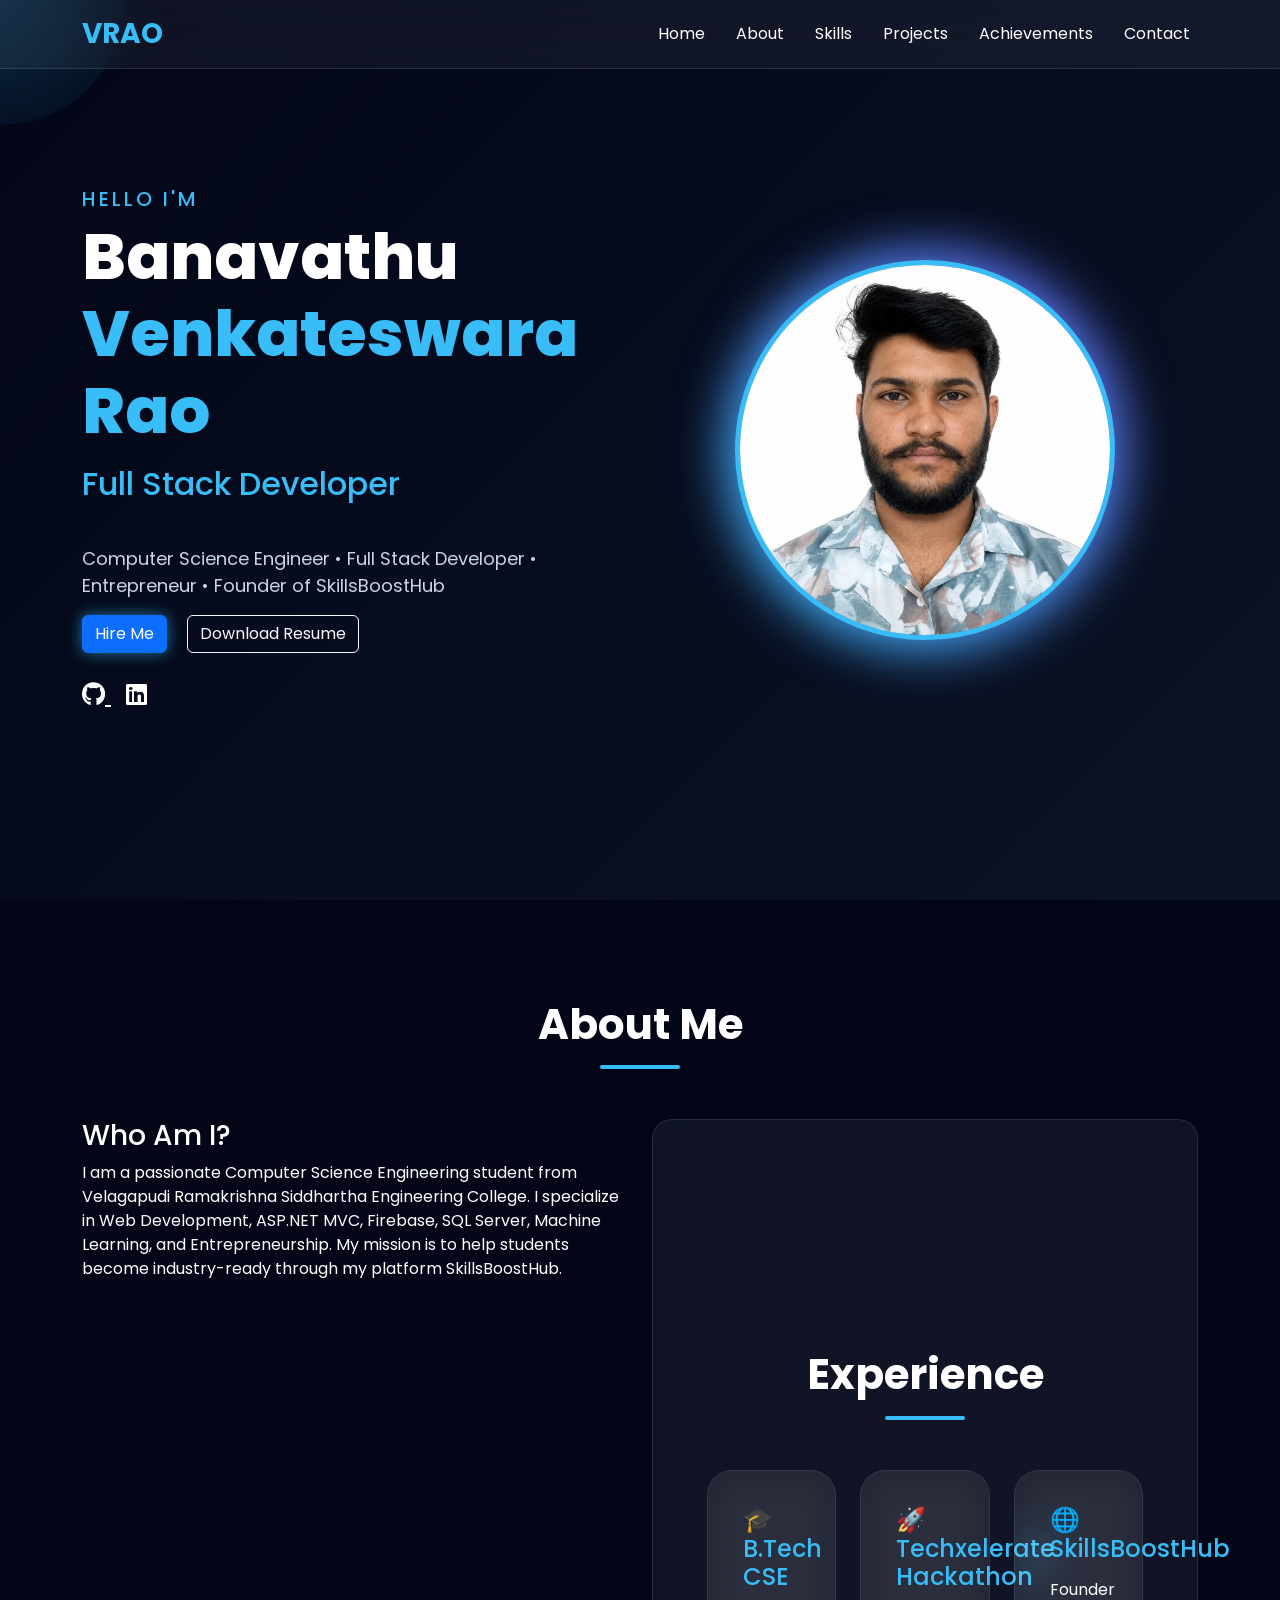
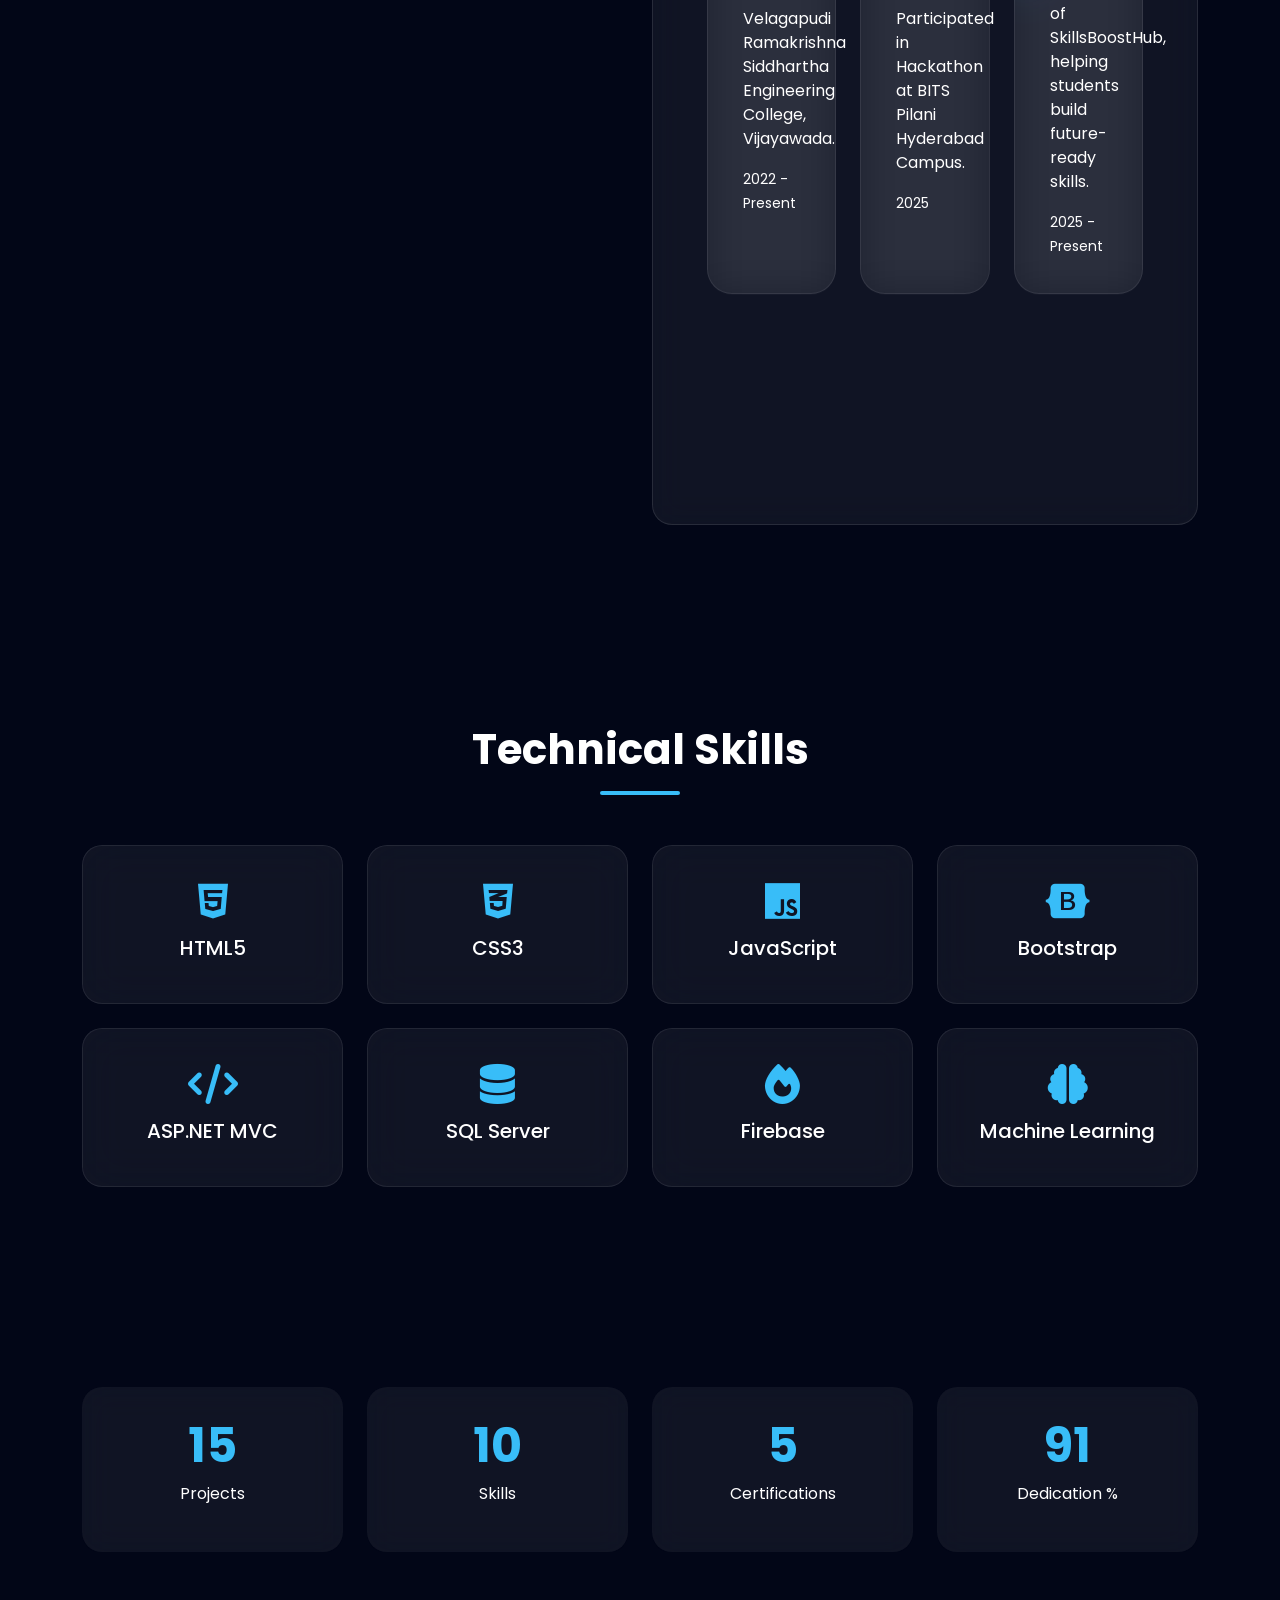
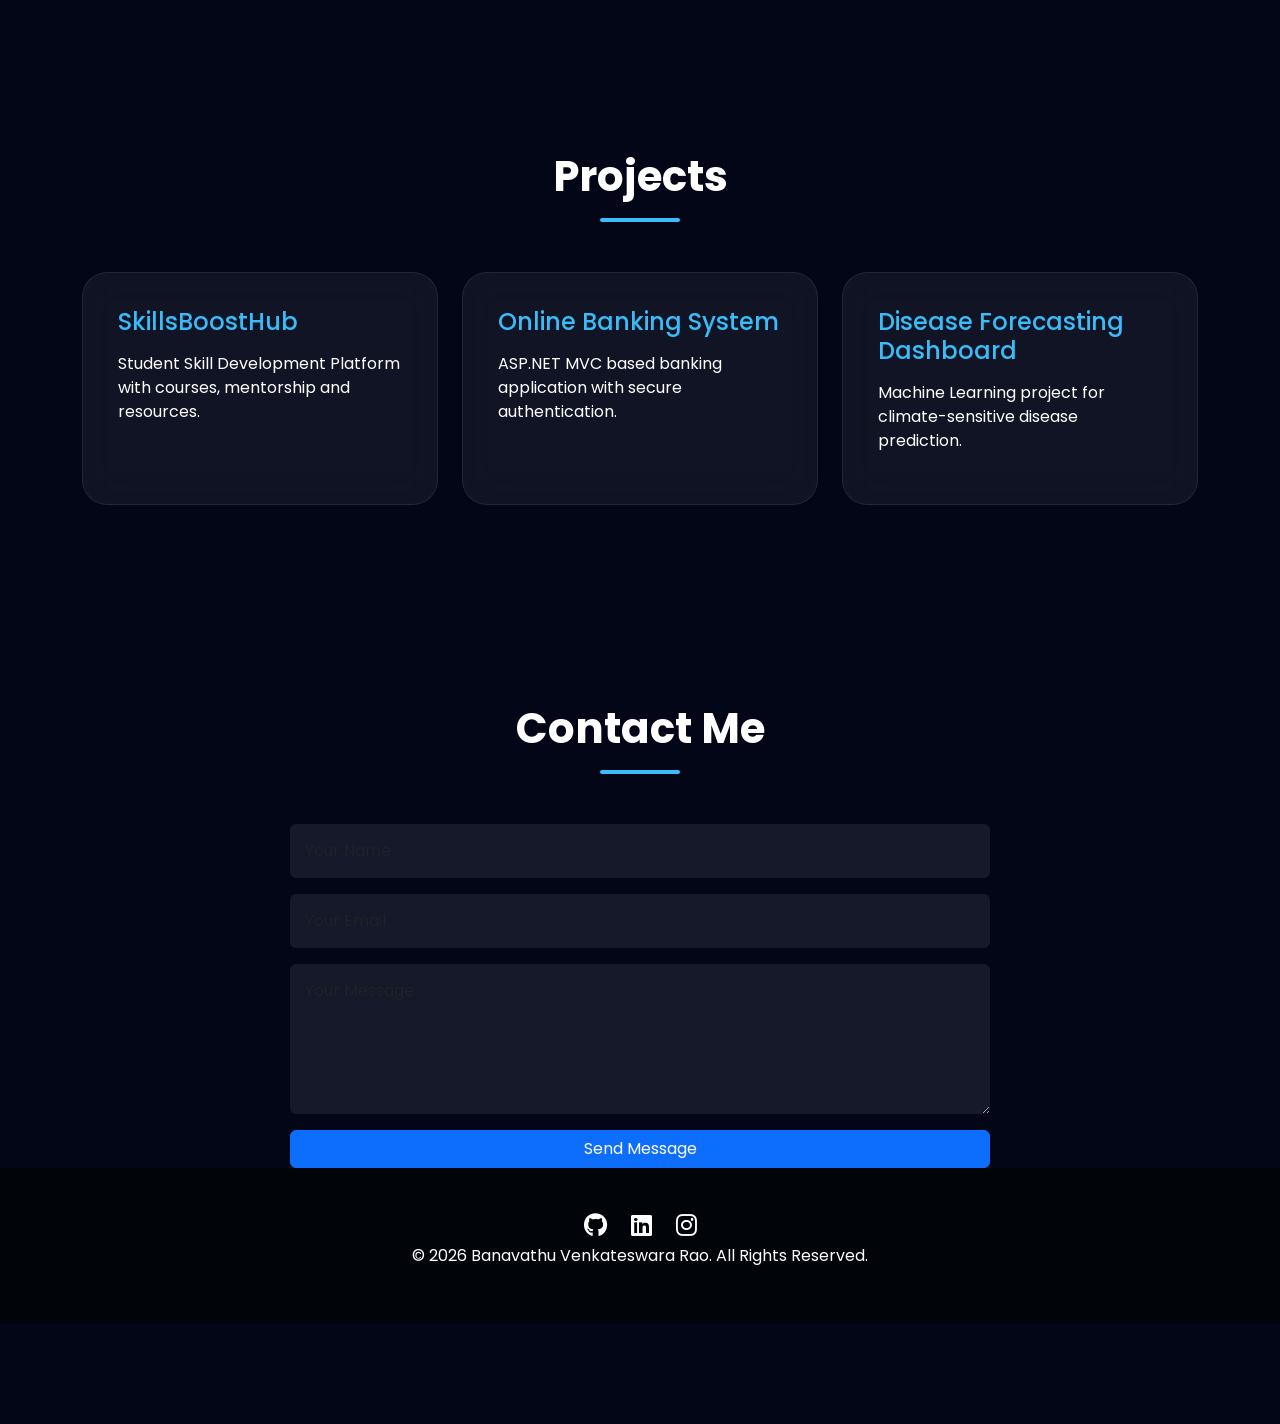
==== commit ff1e45b4: "Updated portfolio with timeline and GitHub stats" ====
--- a/index.html
+++ b/index.html
@@ -225,95 +225,83 @@
 
     <div class="container">
 
+        <!-- Experience Section -->
+
+<section id="experience">
+
+    <div class="container">
+
         <div class="section-header">
+
             <h2 class="section-title">
-                Experience Timeline
+                Experience
             </h2>
+
             <div class="line"></div>
+
         </div>
 
-        <div class="timeline">
-
-            <div class="timeline-item left">
-
-                <div class="timeline-content">
+        <div class="row g-4">
+
+            <div class="col-md-4">
+
+                <div class="project-card">
 
                     <h4>
                         🎓 B.Tech CSE
                     </h4>
-
-                    <small>
-                        2022 - Present
-                    </small>
 
                     <p>
                         Velagapudi Ramakrishna Siddhartha
                         Engineering College, Vijayawada.
                     </p>
 
+                    <small>
+                        2022 - Present
+                    </small>
+
                 </div>
 
             </div>
 
-            <div class="timeline-item right">
-
-                <div class="timeline-content">
+            <div class="col-md-4">
+
+                <div class="project-card">
 
                     <h4>
                         🚀 Techxelerate Hackathon
                     </h4>
 
+                    <p>
+                        Participated in Hackathon at
+                        BITS Pilani Hyderabad Campus.
+                    </p>
+
                     <small>
-                        BITS Pilani Hyderabad
+                        2025
                     </small>
 
+                </div>
+
+            </div>
+
+            <div class="col-md-4">
+
+                <div class="project-card">
+
+                    <h4>
+                        🌐 SkillsBoostHub
+                    </h4>
+
                     <p>
-                        Participated in innovation and
-                        startup-oriented hackathon.
+                        Founder of SkillsBoostHub,
+                        helping students build
+                        future-ready skills.
                     </p>
-
-                </div>
-
-            </div>
-
-            <div class="timeline-item left">
-
-                <div class="timeline-content">
-
-                    <h4>
-                        🤖 Tihan Internship Program
-                    </h4>
-
-                    <small>
-                        IIT Hyderabad
-                    </small>
-
-                    <p>
-                        Exposure to autonomous systems,
-                        AI and emerging technologies.
-                    </p>
-
-                </div>
-
-            </div>
-
-            <div class="timeline-item right">
-
-                <div class="timeline-content">
-
-                    <h4>
-                        🌐 SkillsBoostHub Founder
-                    </h4>
 
                     <small>
                         2025 - Present
                     </small>
-
-                    <p>
-                        Building an online platform
-                        helping students develop
-                        future-ready skills.
-                    </p>
 
                 </div>
 
@@ -592,47 +580,6 @@
 
 </div>
 
-</section>
-
-<section id="github">
-
-    <div class="container">
-
-        <div class="section-header">
-
-            <h2 class="section-title">
-                GitHub Activity
-            </h2>
-
-            <div class="line"></div>
-
-        </div>
-
-        <div class="github-card">
-
-            <img
-            src="https://ghchart.rshah.org/Venky9959-code"
-            alt="GitHub Contributions">
-
-        </div>
-
-        <div class="text-center mt-4">
-
-            <a
-            href="https://github.com/Venky9959-code"
-            target="_blank"
-            class="btn btn-primary">
-
-            Visit GitHub
-
-            </a>
-
-        </div>
-
-    </div>
-
-</section>
-
 <!-- Footer -->
 
 <footer>
--- a/style.css
+++ b/style.css
@@ -661,149 +661,40 @@
 
 }
 
-/* =========================
-   TIMELINE
-========================= */
-
-.timeline{
-
-    position:relative;
-    max-width:1200px;
-    margin:auto;
-}
-
-.timeline::after{
-
-    content:"";
-
-    position:absolute;
-
-    width:4px;
-
-    background:#38bdf8;
-
-    top:0;
-    bottom:0;
-
-    left:50%;
-
-    margin-left:-2px;
-}
-
-.timeline-item{
-
-    padding:20px 40px;
-
-    position:relative;
-
-    width:50%;
-}
-
-.timeline-item.left{
-    left:0;
-}
-
-.timeline-item.right{
-    left:50%;
-}
-
-.timeline-content{
-
-    background:
-    rgba(255,255,255,.06);
-
-    backdrop-filter:blur(15px);
-
-    padding:25px;
+
+.experience-card{
+
+    background:rgba(255,255,255,.06);
+
+    backdrop-filter:blur(20px);
+
+    border:1px solid rgba(255,255,255,.1);
+
+    padding:30px;
 
     border-radius:20px;
 
-    border:1px solid rgba(255,255,255,.1);
-
     transition:.4s;
 }
 
-.timeline-content:hover{
-
-    transform:translateY(-8px);
+.experience-card:hover{
+
+    transform:translateY(-10px);
 
     box-shadow:
-    0 0 25px rgba(56,189,248,.4);
-}
-
-.timeline-item::after{
-
-    content:"";
-
-    position:absolute;
-
-    width:20px;
-    height:20px;
-
-    background:#38bdf8;
-
-    border-radius:50%;
-
-    top:35px;
-
-    right:-10px;
-
-    z-index:2;
-}
-
-.timeline-item.right::after{
-
-    left:-10px;
-}
-
-@media(max-width:768px){
-
-.timeline::after{
-left:20px;
-}
-
-.timeline-item{
-
-width:100%;
-padding-left:60px;
-padding-right:20px;
-}
-
-.timeline-item.right{
-left:0;
-}
-
-.timeline-item::after{
-left:10px;
-}
-
-}
-
-/* =========================
-   GITHUB
-========================= */
-
-.github-card{
-
-    background:
-    rgba(255,255,255,.05);
-
-    padding:30px;
-
-    border-radius:20px;
-
-    text-align:center;
-
-    backdrop-filter:blur(20px);
-}
-
-.github-card img{
-
-    width:100%;
-
-    border-radius:15px;
-
-    background:white;
-
-    padding:20px;
-}
+    0 0 25px rgba(56,189,248,.5);
+}
+
+.experience-card h4{
+
+    color:#38bdf8;
+
+    margin-bottom:15px;
+}
+
+.experience-card span{
+
+    font-weight:600;
+
+    color:#38bdf8;
+}
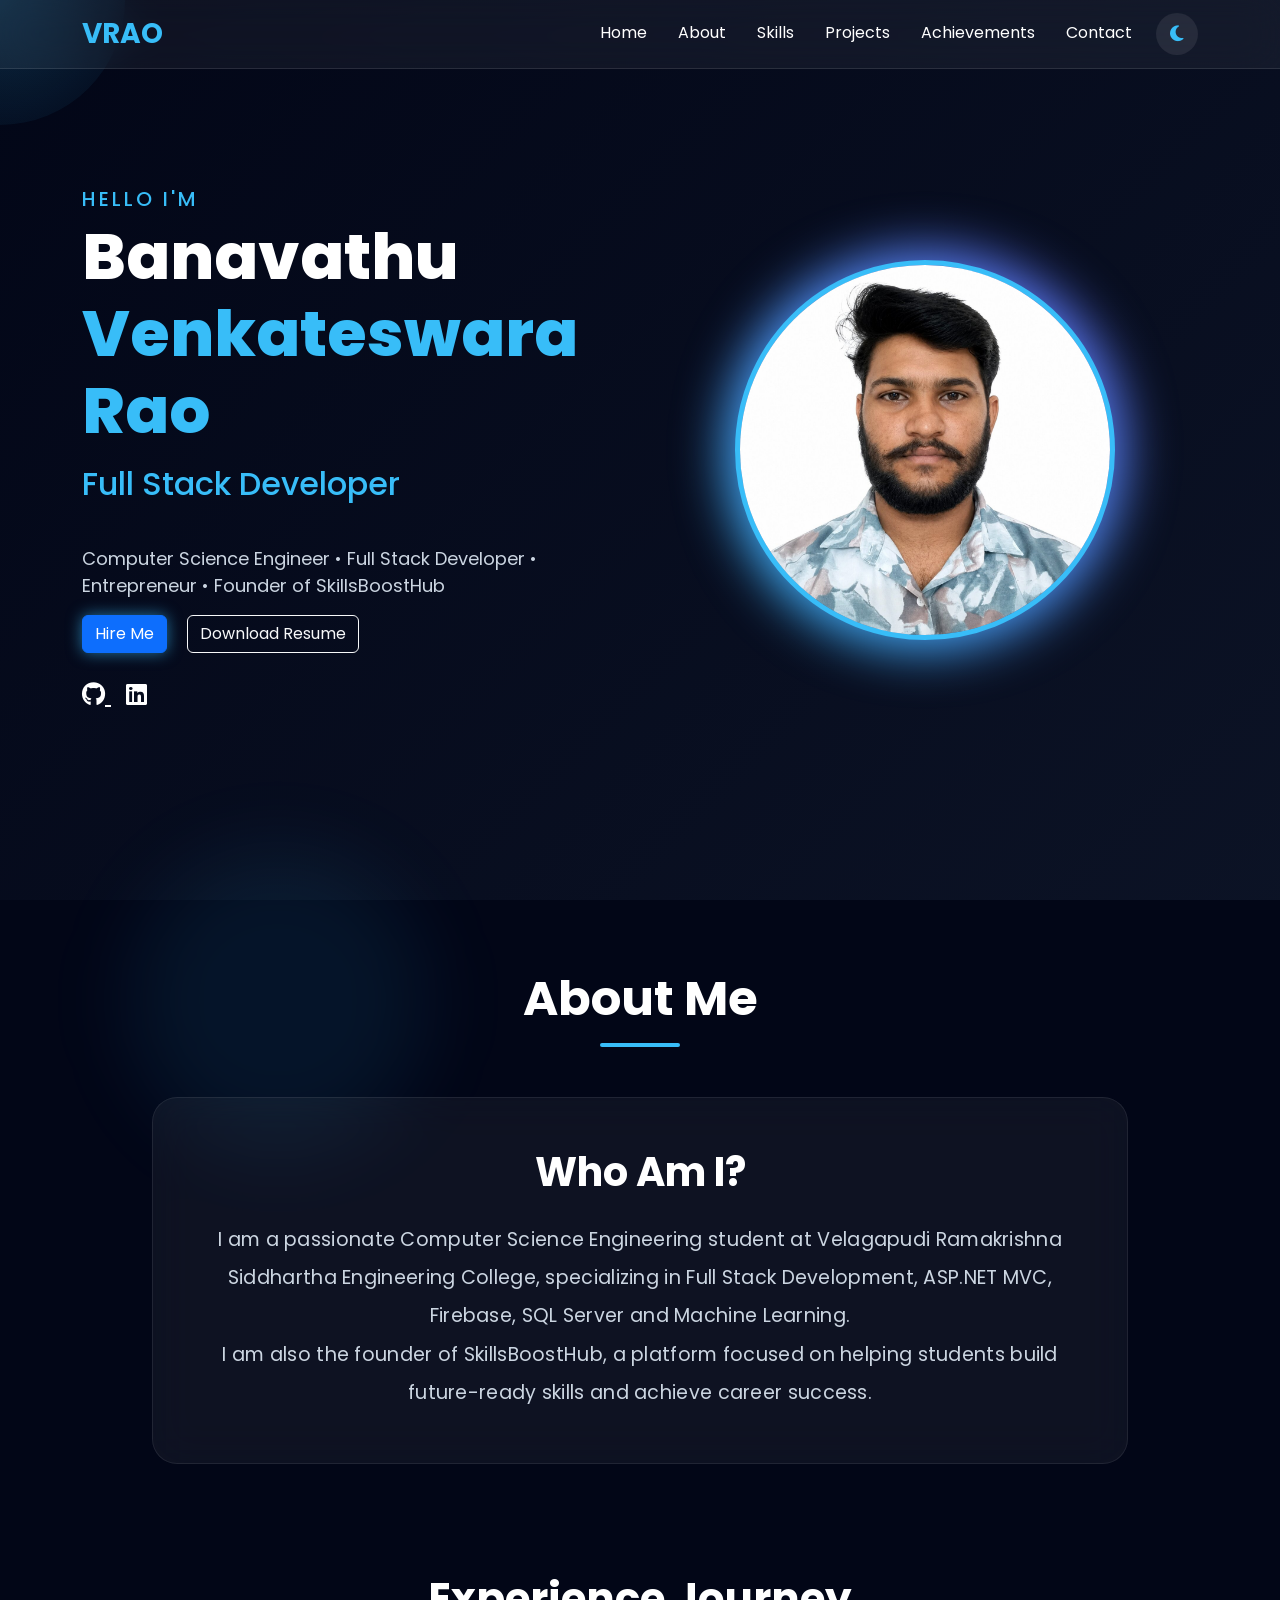
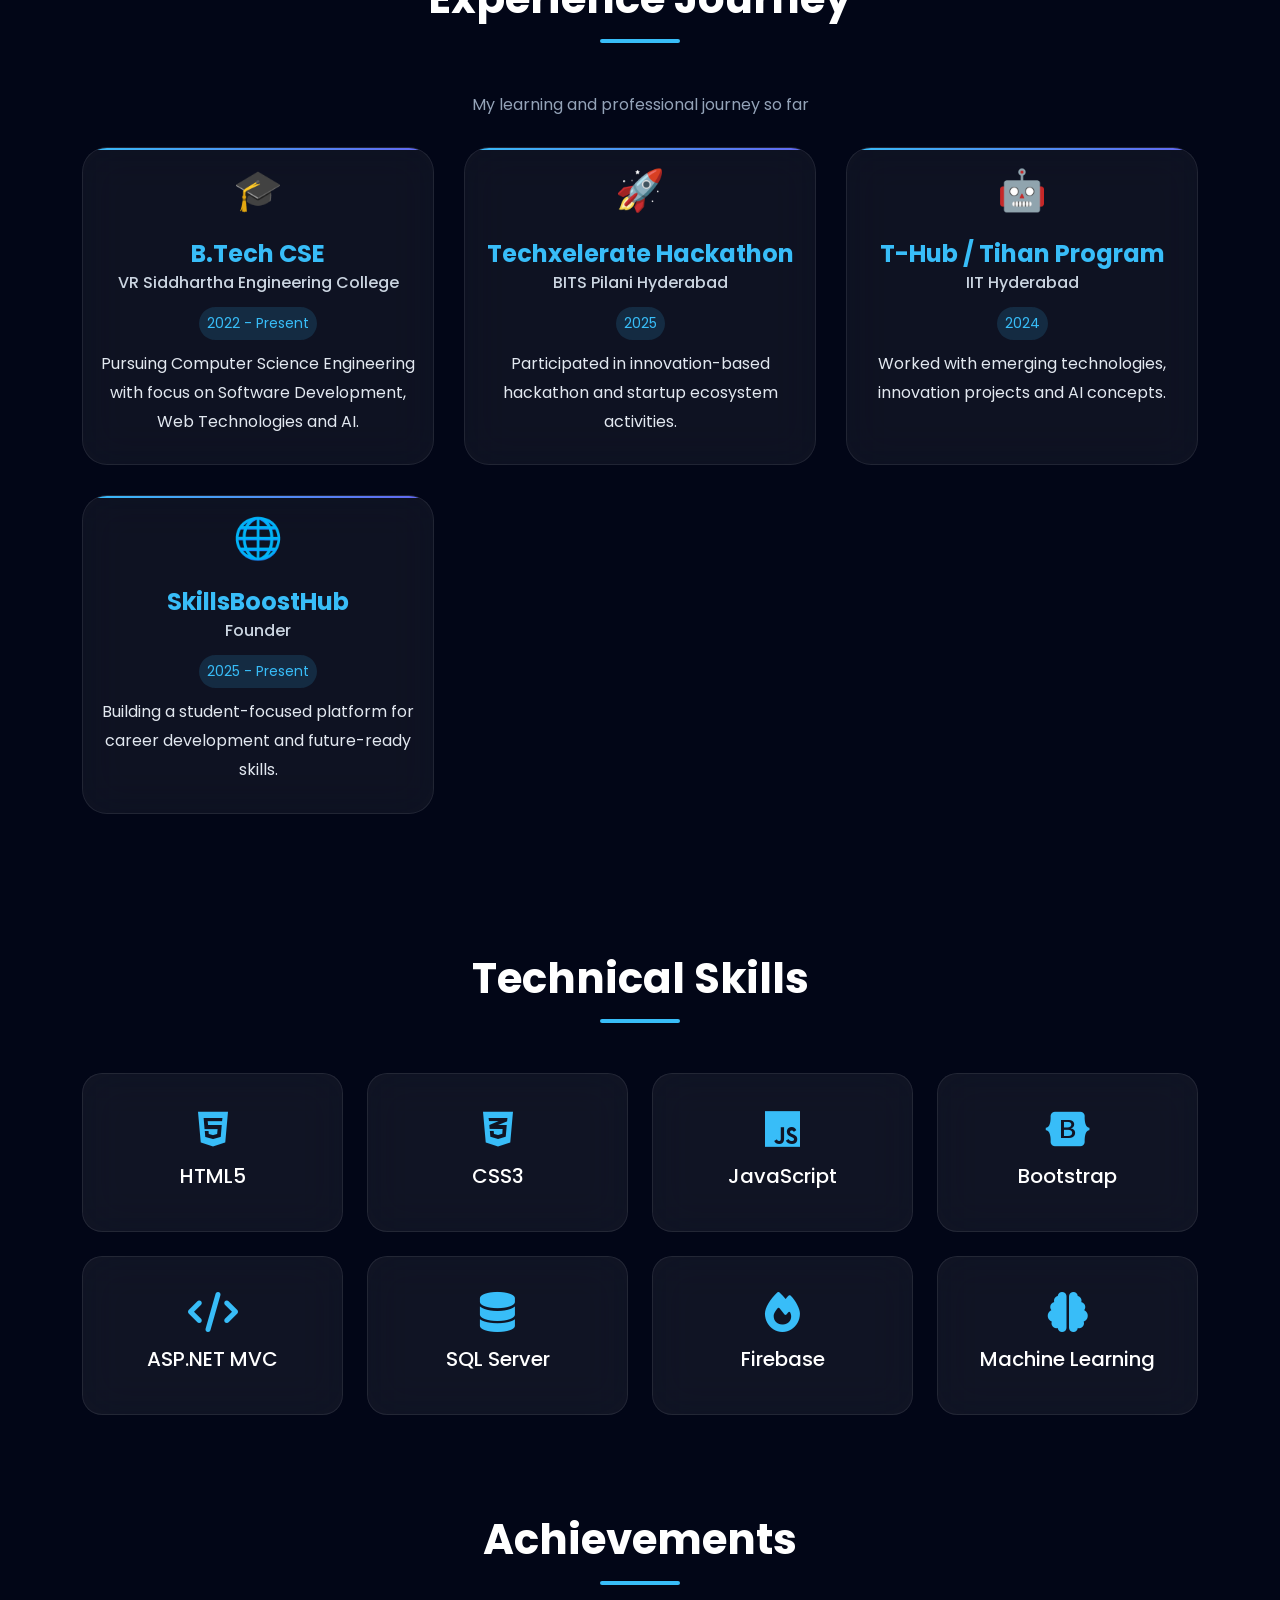
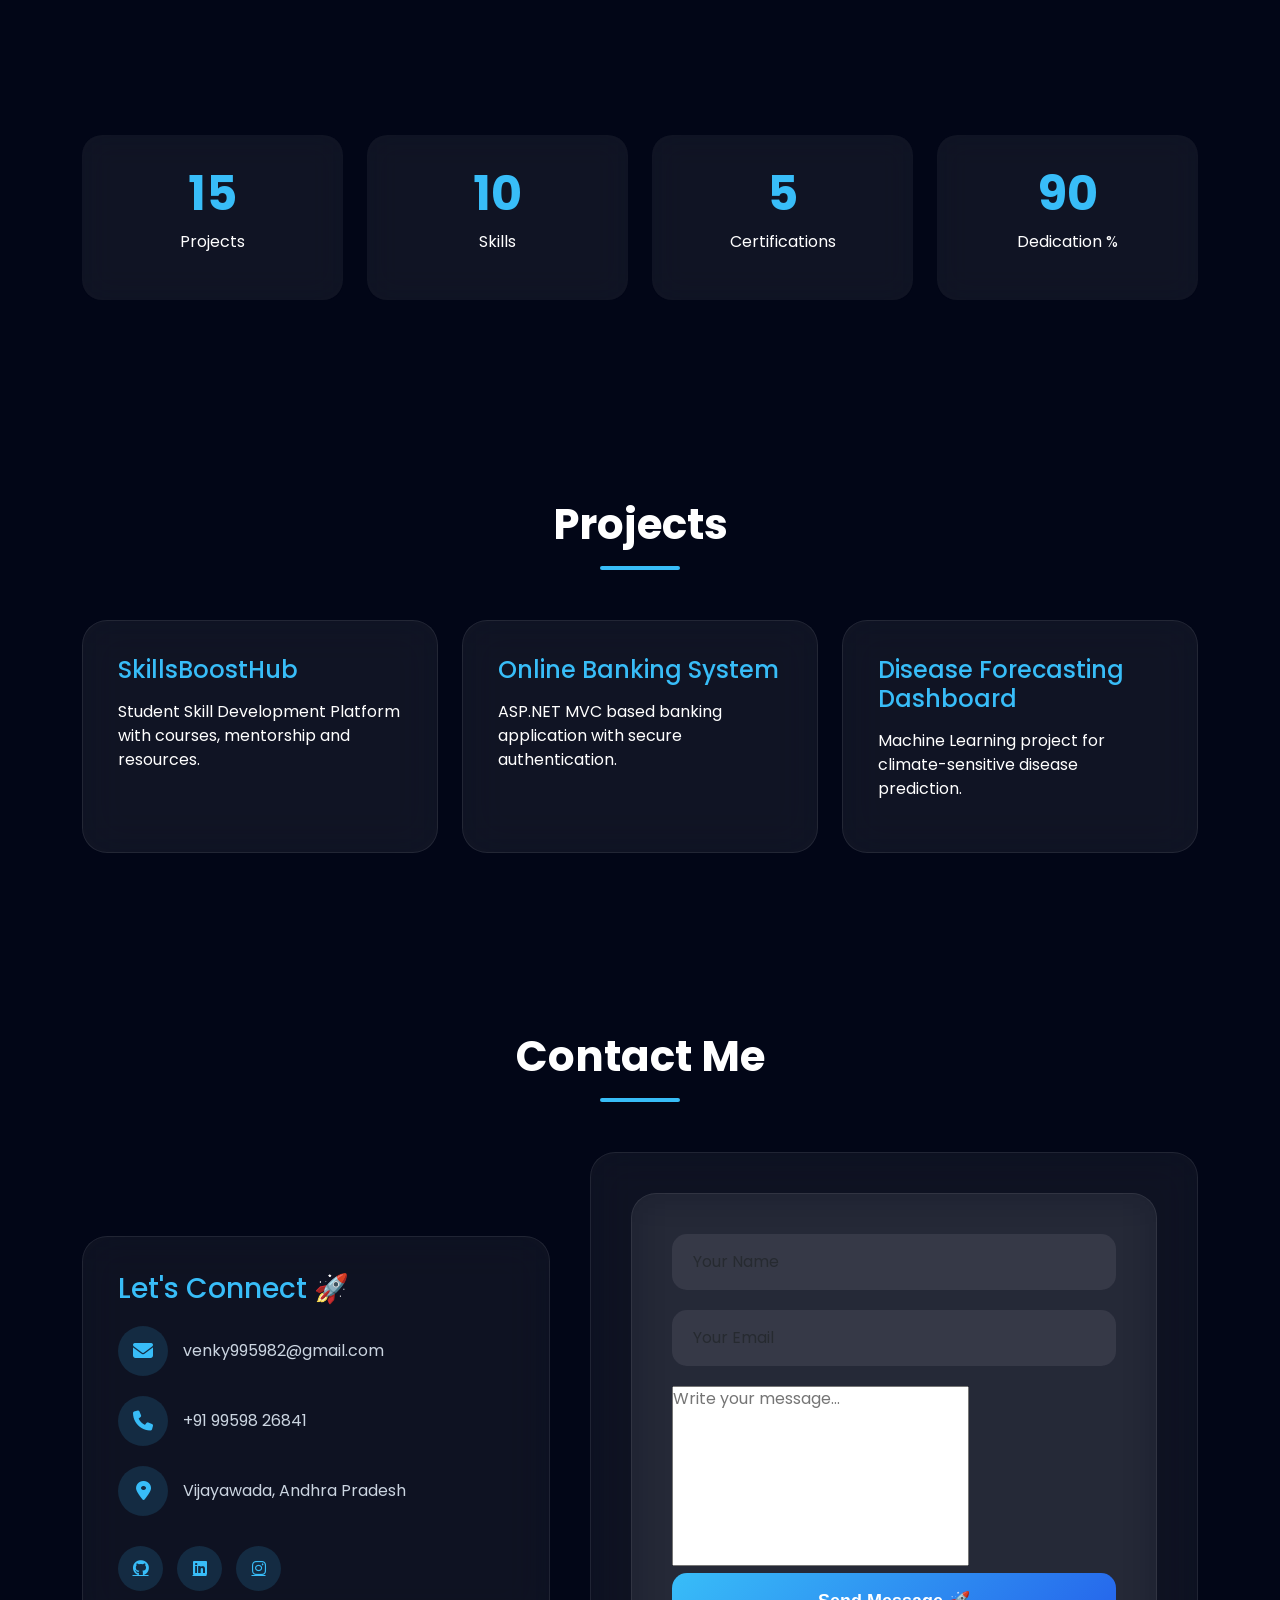
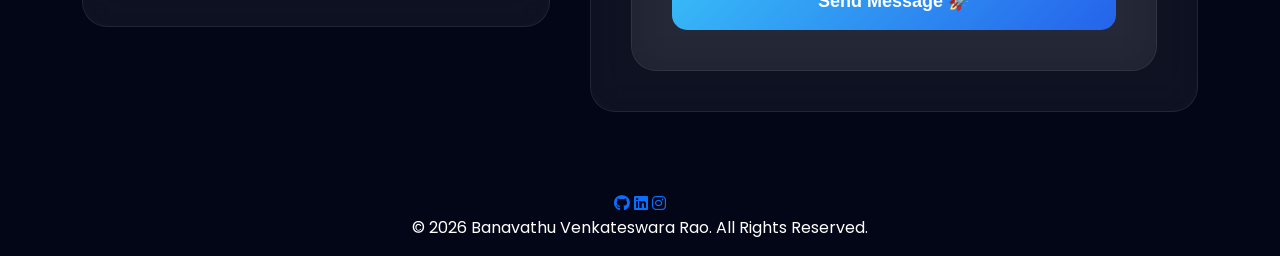
==== commit e3d7040e: "Updated portfolio with timeline and GitHub stats" ====
--- a/index.html
+++ b/index.html
@@ -85,6 +85,12 @@
 
 <li class="nav-item">
 <a href="#contact" class="nav-link">Contact</a>
+</li>
+
+<li class="nav-item ms-lg-3">
+    <button id="theme-btn" class="theme-btn" type="button" aria-label="Toggle Theme">
+        <i class="fa-solid fa-moon"></i>
+    </button>
 </li>
 
 </ul>
@@ -152,8 +158,6 @@
 </a>
 
 
-</a>
-
 </div>
 
 </div>
@@ -183,8 +187,7 @@
 
 <div class="container">
 
-<div class="section-header"
-data-aos="fade-up">
+<div class="section-header text-center">
 
 <h2 class="section-title">
 About Me
@@ -194,122 +197,143 @@
 
 </div>
 
-<div class="row">
-
-<div class="col-lg-6"
-data-aos="fade-right">
-
-
-
-<h3>
-Who Am I?
-</h3>
-
-<p>
-
-I am a passionate Computer Science Engineering student from Velagapudi Ramakrishna Siddhartha Engineering College.
-
-I specialize in Web Development, ASP.NET MVC, Firebase, SQL Server, Machine Learning, and Entrepreneurship.
-
-My mission is to help students become industry-ready through my platform SkillsBoostHub.
-
-</p>
-
-</div>
-
-<div class="col-lg-6"
-data-aos="fade-left">
+<div class="col-lg-12">
+
+<div class="about-content text-center">
+
+<h3>Who Am I?</h3>
+
+<p style="text-align: center;">
+I am a passionate Computer Science Engineering student at
+Velagapudi Ramakrishna Siddhartha Engineering College,
+specializing in Full Stack Development, ASP.NET MVC,
+Firebase, SQL Server and Machine Learning.
+</p>
+
+<p style="text-align: center;">
+I am also the founder of SkillsBoostHub, a platform
+focused on helping students build future-ready skills
+and achieve career success.
+</p>
+
+</div>
+
+</div>
+
+</div>
+
+</div>
+
+</div>
+
+</section>
+<div class="col-lg-12"
+data-aos="fade-left" style="text-align: center;">
 
 <div class="about-card">
-    <section id="experience">
-
-    <div class="container">
-
-        <!-- Experience Section -->
 
 <section id="experience">
 
-    <div class="container">
-
-        <div class="section-header">
-
-            <h2 class="section-title">
-                Experience
-            </h2>
-
-            <div class="line"></div>
-
-        </div>
-
-        <div class="row g-4">
-
-            <div class="col-md-4">
-
-                <div class="project-card">
-
-                    <h4>
-                        🎓 B.Tech CSE
-                    </h4>
-
-                    <p>
-                        Velagapudi Ramakrishna Siddhartha
-                        Engineering College, Vijayawada.
-                    </p>
-
-                    <small>
-                        2022 - Present
-                    </small>
-
-                </div>
-
-            </div>
-
-            <div class="col-md-4">
-
-                <div class="project-card">
-
-                    <h4>
-                        🚀 Techxelerate Hackathon
-                    </h4>
-
-                    <p>
-                        Participated in Hackathon at
-                        BITS Pilani Hyderabad Campus.
-                    </p>
-
-                    <small>
-                        2025
-                    </small>
-
-                </div>
-
-            </div>
-
-            <div class="col-md-4">
-
-                <div class="project-card">
-
-                    <h4>
-                        🌐 SkillsBoostHub
-                    </h4>
-
-                    <p>
-                        Founder of SkillsBoostHub,
-                        helping students build
-                        future-ready skills.
-                    </p>
-
-                    <small>
-                        2025 - Present
-                    </small>
-
-                </div>
-
-            </div>
-
-        </div>
-
-    </div>
+<div class="container">
+
+<div class="section-header text-center">
+
+<h2 class="section-title">
+Experience Journey
+</h2>
+
+<div class="line"></div>
+
+<p class="experience-subtitle">
+My learning and professional journey so far
+</p>
+
+</div>
+
+<div class="experience-wrapper">
+
+<div class="experience-card">
+
+<div class="exp-icon">
+🎓
+</div>
+
+<h4>B.Tech CSE</h4>
+
+<h6>VR Siddhartha Engineering College</h6>
+
+<span>2022 - Present</span>
+
+<p>
+Pursuing Computer Science Engineering
+with focus on Software Development,
+Web Technologies and AI.
+</p>
+
+</div>
+
+<div class="experience-card">
+
+<div class="exp-icon">
+🚀
+</div>
+
+<h4>Techxelerate Hackathon</h4>
+
+<h6>BITS Pilani Hyderabad</h6>
+
+<span>2025</span>
+
+<p>
+Participated in innovation-based
+hackathon and startup ecosystem
+activities.
+</p>
+
+</div>
+
+<div class="experience-card">
+
+<div class="exp-icon">
+🤖
+</div>
+
+<h4>T-Hub / Tihan Program</h4>
+
+<h6>IIT Hyderabad</h6>
+
+<span>2024</span>
+
+<p>
+Worked with emerging technologies,
+innovation projects and AI concepts.
+</p>
+
+</div>
+
+<div class="experience-card">
+
+<div class="exp-icon">
+🌐
+</div>
+
+<h4>SkillsBoostHub</h4>
+
+<h6>Founder</h6>
+
+<span>2025 - Present</span>
+
+<p>
+Building a student-focused platform
+for career development and
+future-ready skills.
+</p>
+
+</div>
+
+</div>
+
+</div>
 
 </section>
 
@@ -404,6 +428,16 @@
 
 <!-- Statistics -->
 
+<div class="section-header text-center">
+
+<h2 class="section-title">
+Achievements
+</h2>
+
+<div class="line"></div>
+
+</div>
+
 <section id="stats">
 
 <div class="container">
@@ -539,13 +573,11 @@
 
 </section>
 
-<!-- Contact -->
-
 <section id="contact">
 
 <div class="container">
 
-<div class="section-header">
+<div class="section-header text-center">
 
 <h2 class="section-title">
 Contact Me
@@ -555,29 +587,91 @@
 
 </div>
 
+<div class="contact-wrapper">
+
+<!-- Left Side -->
+
+<div class="contact-info">
+
+<h3>
+Let's Connect 🚀
+</h3>
+
+<div class="contact-item">
+<i class="fas fa-envelope"></i>
+<span>venky995982@gmail.com</span>
+</div>
+
+<div class="contact-item">
+<i class="fas fa-phone"></i>
+<span>+91 99598 26841</span>
+</div>
+
+<div class="contact-item">
+<i class="fas fa-location-dot"></i>
+<span>Vijayawada, Andhra Pradesh</span>
+</div>
+
+<div class="contact-social">
+
+<a href="https://github.com/Venky9959-code" target="_blank">
+<i class="fab fa-github"></i>
+</a>
+
+<a href="https://www.linkedin.com/in/venky-banavathu-2377082a3" target="_blank">
+<i class="fab fa-linkedin"></i>
+</a>
+
+<a href="#">
+<i class="fab fa-instagram"></i>
+</a>
+
+</div>
+
+</div>
+
+<!-- Right Side -->
+
+<div class="contact-form">
+
+<form>
+
+<div class="contact-form">
+
 <form id="contactForm">
 
-<input type="text"
-class="form-control mb-3"
-placeholder="Your Name">
-
-<input type="email"
-class="form-control mb-3"
-placeholder="Your Email">
+<input
+type="text"
+placeholder="Your Name"
+class="form-control">
+
+<input
+type="email"
+placeholder="Your Email"
+class="form-control">
 
 <textarea
-rows="5"
-class="form-control mb-3"
-placeholder="Your Message"></textarea>
-
-<button class="btn btn-primary w-100">
-
-Send Message
+placeholder="Write your message..."></textarea>
+
+<button
+type="submit"
+class="send-btn">
+
+Send Message 🚀
 
 </button>
 
 </form>
 
+</div>
+
+</div>
+
+</div>
+
+</section>
+
+</div>
 </div>
 
 <!-- Footer -->
@@ -600,7 +694,6 @@
 </p>
 
 </div>
-
 </footer>
 
 <!-- Bootstrap -->
--- a/style.css
+++ b/style.css
@@ -390,39 +390,210 @@
 
     border-radius:20px;
 }
-
-/* =========================
-   ABOUT CARD
-========================= */
-
-.about-card{
+/* =========================
+   ABOUT SECTION
+========================= */
+
+#about{
+
+    padding:70px 0;
+
+    position:relative;
+
+}
+
+#about .container{
+
+    max-width:1000px;
+
+}
+
+/* Heading */
+
+#about .section-title{
+
+    font-size:3rem;
+
+    font-weight:700;
+
+    text-align:center;
+
+    margin-bottom:15px;
+
+    color:#fff;
+
+}
+
+#about .line{
+
+    width:80px;
+    height:4px;
+
+    background:#38bdf8;
+
+    margin:0 auto 50px;
+
+    border-radius:20px;
+
+}
+
+/* About Content */
+
+#about h3{
+
+    text-align:center;
+
+    font-size:2.5rem;
+
+    font-weight:700;
+
+    margin-bottom:25px;
+
+    color:#ffffff;
+
+}
+
+#about p{
+
+    max-width:850px;
+
+    margin:auto;
+
+    text-align:center;
+
+    font-size:1.2rem;
+
+    line-height:2;
+
+    color:#cbd5e1;
+
+    letter-spacing:.3px;
+
+}
+
+/* Glass Card Effect */
+
+#about .about-content{
 
     background:
-    rgba(255,255,255,0.06);
+    rgba(255,255,255,.05);
 
     backdrop-filter:
-    blur(15px);
+    blur(20px);
 
     border:
-    1px solid rgba(255,255,255,0.1);
-
-    border-radius:20px;
-
-    padding:30px;
-}
-
-.about-card ul{
-
-    list-style:none;
-
-    padding-left:0;
-}
-
-.about-card li{
-
-    margin-bottom:15px;
-}
-
+    1px solid rgba(255,255,255,.08);
+
+    border-radius:25px;
+
+    padding:50px;
+
+    transition:.4s;
+
+}
+
+#about .about-content:hover{
+
+    transform:
+    translateY(-8px);
+
+    box-shadow:
+    0 15px 40px rgba(56,189,248,.15);
+
+}
+
+/* Decorative Glow */
+
+#about::before{
+
+    content:"";
+
+    position:absolute;
+
+    width:300px;
+    height:300px;
+
+    background:
+    rgba(56,189,248,.08);
+
+    border-radius:50%;
+
+    top:-50px;
+    left:10%;
+
+    filter:blur(40px);
+
+    z-index:-1;
+
+}
+
+/* Responsive */
+
+@media(max-width:768px){
+
+    #about{
+
+        padding:50px 20px;
+
+    }
+
+    #about .section-title{
+
+        font-size:2.3rem;
+
+    }
+
+    #about h3{
+
+        font-size:2rem;
+
+    }
+
+    #about p{
+
+        font-size:1rem;
+
+        line-height:1.8;
+
+    }
+
+    #about .about-content{
+
+        padding:30px;
+
+    }
+
+}
+
+
+.info-card{
+
+padding:12px 20px;
+
+border-radius:30px;
+
+background:
+rgba(56,189,248,.1);
+
+border:
+1px solid rgba(56,189,248,.25);
+
+color:#38bdf8;
+
+font-weight:600;
+
+transition:.3s;
+
+}
+
+.info-card:hover{
+
+transform:translateY(-5px);
+
+background:
+rgba(56,189,248,.2);
+
+}
 /* =========================
    SKILL CARDS
 ========================= */
@@ -533,68 +704,191 @@
 
     margin-bottom:15px;
 }
-
-/* =========================
-   CONTACT
-========================= */
-
-form{
-
-    max-width:700px;
-
-    margin:auto;
-}
-
-.form-control{
+/* =========================
+   CONTACT SECTION
+========================= */
+
+#contact{
+    padding:80px 0;
+    position:relative;
+}
+
+.contact-wrapper{
+    display:grid;
+    grid-template-columns:1fr 1.3fr;
+    gap:40px;
+    align-items:center;
+}
+
+/* Left Side */
+
+.contact-info{
+    background:rgba(255,255,255,.05);
+    backdrop-filter:blur(20px);
+    border:1px solid rgba(255,255,255,.08);
+    border-radius:25px;
+    padding:35px;
+}
+
+.contact-info h3{
+    color:#38bdf8;
+    margin-bottom:20px;
+}
+
+.contact-item{
+    display:flex;
+    align-items:center;
+    gap:15px;
+    margin-bottom:20px;
+}
+
+.contact-item i{
+    width:50px;
+    height:50px;
+    display:flex;
+    justify-content:center;
+    align-items:center;
+    border-radius:50%;
+    background:rgba(56,189,248,.15);
+    color:#38bdf8;
+    font-size:20px;
+}
+
+.contact-item span{
+    color:#cbd5e1;
+}
+
+/* Form Card */
+
+.contact-form{
+    background:rgba(255,255,255,.05);
+    backdrop-filter:blur(20px);
+    border:1px solid rgba(255,255,255,.08);
+    border-radius:25px;
+    padding:40px;
+}
+
+/* Inputs */
+
+.contact-form .form-control{
+
+    background:rgba(255,255,255,.08);
+
+    border:1px solid transparent;
+
+    color:white;
+
+    padding:15px 20px;
+
+    border-radius:15px;
+
+    margin-bottom:20px;
+
+    transition:.3s;
+}
+
+.contact-form .form-control:focus{
+
+    border-color:#38bdf8;
+
+    box-shadow:
+    0 0 15px rgba(56,189,248,.35);
+
+    background:rgba(255,255,255,.10);
+
+    color:white;
+}
+
+.contact-form textarea{
+    min-height:180px;
+    resize:none;
+}
+
+/* Button */
+
+.send-btn{
+
+    width:100%;
+
+    padding:15px;
+
+    border:none;
+
+    border-radius:15px;
+
+    font-size:18px;
+
+    font-weight:600;
 
     background:
-    rgba(255,255,255,.08);
-
-    border:none;
+    linear-gradient(
+    135deg,
+    #38bdf8,
+    #2563eb
+    );
 
     color:white;
 
-    padding:15px;
-}
-
-.form-control:focus{
-
-    background:
-    rgba(255,255,255,.10);
+    transition:.4s;
+}
+
+.send-btn:hover{
+
+    transform:translateY(-3px);
+
+    box-shadow:
+    0 15px 30px
+    rgba(56,189,248,.35);
+}
+
+/* Social Icons */
+
+.contact-social{
+
+    margin-top:30px;
+}
+
+.contact-social a{
+
+    display:inline-flex;
+
+    width:45px;
+    height:45px;
+
+    justify-content:center;
+    align-items:center;
+
+    border-radius:50%;
+
+    background:rgba(56,189,248,.15);
+
+    color:#38bdf8;
+
+    margin-right:10px;
+
+    transition:.3s;
+}
+
+.contact-social a:hover{
+
+    transform:translateY(-5px);
+
+    background:#38bdf8;
 
     color:white;
-
-    box-shadow:
-    0 0 15px rgba(56,189,248,.5);
-}
-
-/* =========================
-   FOOTER
-========================= */
-
-footer{
-
-    background:#010409;
-
-    padding:40px 0;
-}
-
-.footer-icons a{
-
-    color:white;
-
-    font-size:24px;
-
-    margin:0 10px;
-
-    transition:.4s;
-}
-
-.footer-icons a:hover{
-
-    color:#38bdf8;
-}
-
+}
+
+/* Mobile */
+
+@media(max-width:992px){
+
+.contact-wrapper{
+
+grid-template-columns:1fr;
+
+}
+
+}
 /* =========================
    BACK TO TOP
 ========================= */
@@ -661,40 +955,185 @@
 
 }
 
+/* ===================
+   EXPERIENCE
+=================== */
+
+#experience{
+
+padding:40px 0;
+
+}
+
+.experience-subtitle{
+
+color:#94a3b8;
+margin-bottom:30px;
+
+}
+
+.experience-wrapper{
+
+display:grid;
+
+grid-template-columns:
+repeat(auto-fit,minmax(280px,1fr));
+
+gap:30px;
+
+margin-top:15px;
+
+}
 
 .experience-card{
 
-    background:rgba(255,255,255,.06);
-
-    backdrop-filter:blur(20px);
-
-    border:1px solid rgba(255,255,255,.1);
-
-    padding:30px;
-
-    border-radius:20px;
-
-    transition:.4s;
+background:
+rgba(255,255,255,.05);
+
+backdrop-filter:
+blur(20px);
+
+border:
+1px solid rgba(255,255,255,.08);
+
+padding:12px;
+
+border-radius:25px;
+
+transition:.4s;
+
+position:relative;
+
+overflow:hidden;
+
+}
+
+.experience-card::before{
+
+content:"";
+
+position:absolute;
+
+top:0;
+left:0;
+
+width:100%;
+height:2px;
+
+background:
+linear-gradient(
+90deg,
+#38bdf8,
+#6366f1
+);
+
 }
 
 .experience-card:hover{
 
-    transform:translateY(-10px);
+transform:
+translateY(-12px);
+
+box-shadow:
+0 15px 40px
+rgba(56,189,248,.25);
+
+}
+
+.exp-icon{
+
+font-size:40px;
+
+margin-bottom:20px;
+
+}
+
+.experience-card h4{
+
+color:#38bdf8;
+
+font-weight:700;
+
+margin-bottom:4px;
+
+}
+
+.experience-card h6{
+
+color:#cbd5e1;
+
+margin-bottom:15px;
+
+}
+
+.experience-card span{
+
+display:inline-block;
+
+padding:6px 8px;
+
+border-radius:20px;
+
+background:
+rgba(56,189,248,.15);
+
+color:#38bdf8;
+
+font-size:14px;
+
+margin-bottom:10px;
+
+}
+
+.experience-card p{
+
+line-height:1.8;
+
+color:#e2e8f0;
+
+}
+/* =========================
+   THEME BUTTON
+========================= */
+
+.theme-btn{
+
+    width:42px;
+    height:42px;
+
+    border:none;
+    outline:none;
+
+    border-radius:50%;
+
+    background:rgba(255,255,255,.08);
+
+    color:#38bdf8;
+
+    display:flex;
+    align-items:center;
+    justify-content:center;
+
+    cursor:pointer;
+
+    transition:.35s ease;
+
+    font-size:18px;
+}
+
+.theme-btn:hover{
+
+    background:#38bdf8;
+
+    color:#fff;
+
+    transform:rotate(180deg) scale(1.1);
 
     box-shadow:
-    0 0 25px rgba(56,189,248,.5);
-}
-
-.experience-card h4{
-
-    color:#38bdf8;
-
-    margin-bottom:15px;
-}
-
-.experience-card span{
-
-    font-weight:600;
-
-    color:#38bdf8;
+    0 0 20px rgba(56,189,248,.5);
+}
+
+.theme-btn i{
+
+    pointer-events:none;
 }
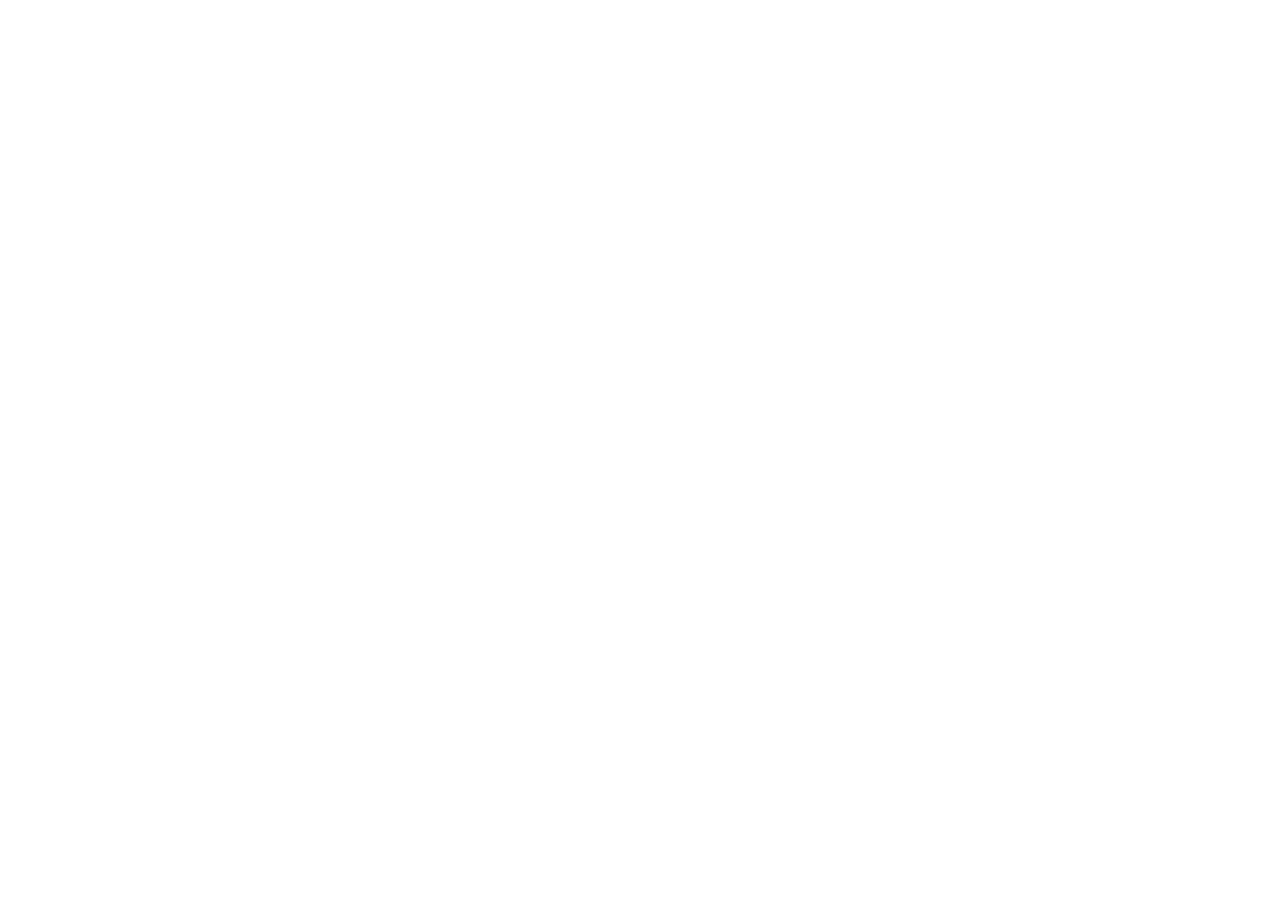
==== commit b370a5a0: "New Portfolio Website" ====
--- a/index.html
+++ b/index.html
@@ -1,709 +1,22 @@
-
-<!DOCTYPE html>
-<html lang="en">
-
-<head>
-<meta charset="UTF-8">
-<meta name="viewport" content="width=device-width, initial-scale=1.0">
-
-<title>Banavathu Venkateswara Rao | Portfolio</title>
-
-<!-- Bootstrap -->
-<link href="https://cdn.jsdelivr.net/npm/bootstrap@5.3.3/dist/css/bootstrap.min.css" rel="stylesheet">
-
-<!-- AOS Animation -->
-<link href="https://unpkg.com/aos@2.3.4/dist/aos.css" rel="stylesheet">
-
-<!-- Font Awesome -->
-<link rel="stylesheet"
-href="https://cdnjs.cloudflare.com/ajax/libs/font-awesome/6.5.1/css/all.min.css">
-
-<!-- Google Fonts -->
-<link href="https://fonts.googleapis.com/css2?family=Poppins:wght@300;400;500;600;700;800&display=swap" rel="stylesheet">
-
-<!-- CSS -->
-<link rel="stylesheet" href="./style.css">
-</head>
-
-<body>
-
-<!-- Cursor Glow -->
-<div class="cursor-glow"></div>
-
-<!-- Loader -->
-<div id="loader">
-<div class="spinner"></div>
-</div>
-
-<!-- Back To Top -->
-<button id="topBtn">
-<i class="fas fa-arrow-up"></i>
-</button>
-
-<!-- Navbar -->
-
-<nav class="navbar navbar-expand-lg fixed-top navbar-dark">
-
-<div class="container">
-
-<a class="navbar-brand fw-bold logo" href="#">
-VRAO
-</a>
-
-<button class="navbar-toggler"
-type="button"
-data-bs-toggle="collapse"
-data-bs-target="#menu">
-
-<span class="navbar-toggler-icon"></span>
-
-</button>
-
-<div class="collapse navbar-collapse" id="menu">
-
-<ul class="navbar-nav ms-auto">
-
-<li class="nav-item">
-<a href="#home" class="nav-link">Home</a>
-</li>
-
-<li class="nav-item">
-<a href="#about" class="nav-link">About</a>
-</li>
-
-<li class="nav-item">
-<a href="#skills" class="nav-link">Skills</a>
-</li>
-
-<li class="nav-item">
-<a href="#projects" class="nav-link">Projects</a>
-</li>
-
-<li class="nav-item">
-<a href="#stats" class="nav-link">Achievements</a>
-</li>
-
-<li class="nav-item">
-<a href="#contact" class="nav-link">Contact</a>
-</li>
-
-<li class="nav-item ms-lg-3">
-    <button id="theme-btn" class="theme-btn" type="button" aria-label="Toggle Theme">
-        <i class="fa-solid fa-moon"></i>
-    </button>
-</li>
-
-</ul>
-
-</div>
-
-</div>
-
-</nav>
-
-<!-- Hero Section -->
-
-<section id="home" class="hero">
-
-<div class="particles"></div>
-
-<div class="container">
-
-<div class="row align-items-center">
-
-<div class="col-lg-6 hero-content"
-data-aos="fade-right">
-
-<h5 class="hero-small">
-HELLO I'M
-</h5>
-
-<h1>
-Banavathu
-<span>Venkateswara Rao</span>
-</h1>
-
-<h2>
-<span id="typing"></span>
-</h2>
-
-<p>
-Computer Science Engineer • Full Stack Developer • Entrepreneur • Founder of SkillsBoostHub
-</p>
-
-<div class="hero-buttons">
-
-<a href="#contact"
-class="btn btn-primary me-3 glow-btn">
-
-Hire Me
-</a>
-
-<a href="./resume.pdf"
-class="btn btn-outline-light">
-
-Download Resume
-
-</a>
-
-</div>
-
-<div class="social-icons mt-4">
-
-<a href="https://github.com/Venky9959-code" target="_blank">
-<i class="fab fa-github"></i>
-</a>
-<a href="https://www.linkedin.com/in/venky-banavathu-2377082a3" target="_blank">
-<i class="fab fa-linkedin"></i>
-</a>
-
-
-</div>
-
-</div>
-
-<div class="col-lg-6 text-center"
-data-aos="fade-left">
-
-<div class="profile-wrapper">
-
-<img src="profile.jpg"
-alt="Banavathu Venkateswararao profile"
-class="profile-img">
-
-</div>
-
-</div>
-
-</div>
-
-</div>
-
-</section>
-
-<!-- About -->
-
-<section id="about">
-
-<div class="container">
-
-<div class="section-header text-center">
-
-<h2 class="section-title">
-About Me
-</h2>
-
-<div class="line"></div>
-
-</div>
-
-<div class="col-lg-12">
-
-<div class="about-content text-center">
-
-<h3>Who Am I?</h3>
-
-<p style="text-align: center;">
-I am a passionate Computer Science Engineering student at
-Velagapudi Ramakrishna Siddhartha Engineering College,
-specializing in Full Stack Development, ASP.NET MVC,
-Firebase, SQL Server and Machine Learning.
-</p>
-
-<p style="text-align: center;">
-I am also the founder of SkillsBoostHub, a platform
-focused on helping students build future-ready skills
-and achieve career success.
-</p>
-
-</div>
-
-</div>
-
-</div>
-
-</div>
-
-</div>
-
-</section>
-<div class="col-lg-12"
-data-aos="fade-left" style="text-align: center;">
-
-<div class="about-card">
-
-<section id="experience">
-
-<div class="container">
-
-<div class="section-header text-center">
-
-<h2 class="section-title">
-Experience Journey
-</h2>
-
-<div class="line"></div>
-
-<p class="experience-subtitle">
-My learning and professional journey so far
-</p>
-
-</div>
-
-<div class="experience-wrapper">
-
-<div class="experience-card">
-
-<div class="exp-icon">
-🎓
-</div>
-
-<h4>B.Tech CSE</h4>
-
-<h6>VR Siddhartha Engineering College</h6>
-
-<span>2022 - Present</span>
-
-<p>
-Pursuing Computer Science Engineering
-with focus on Software Development,
-Web Technologies and AI.
-</p>
-
-</div>
-
-<div class="experience-card">
-
-<div class="exp-icon">
-🚀
-</div>
-
-<h4>Techxelerate Hackathon</h4>
-
-<h6>BITS Pilani Hyderabad</h6>
-
-<span>2025</span>
-
-<p>
-Participated in innovation-based
-hackathon and startup ecosystem
-activities.
-</p>
-
-</div>
-
-<div class="experience-card">
-
-<div class="exp-icon">
-🤖
-</div>
-
-<h4>T-Hub / Tihan Program</h4>
-
-<h6>IIT Hyderabad</h6>
-
-<span>2024</span>
-
-<p>
-Worked with emerging technologies,
-innovation projects and AI concepts.
-</p>
-
-</div>
-
-<div class="experience-card">
-
-<div class="exp-icon">
-🌐
-</div>
-
-<h4>SkillsBoostHub</h4>
-
-<h6>Founder</h6>
-
-<span>2025 - Present</span>
-
-<p>
-Building a student-focused platform
-for career development and
-future-ready skills.
-</p>
-
-</div>
-
-</div>
-
-</div>
-
-</section>
-
-</div>
-
-</div>
-
-</div>
-
-</section>
-
-<!-- Skills -->
-
-<section id="skills">
-
-<div class="container">
-
-<div class="section-header"
-data-aos="fade-up">
-
-<h2 class="section-title">
-Technical Skills
-</h2>
-
-<div class="line"></div>
-
-</div>
-
-<div class="row g-4">
-
-<div class="col-md-3">
-<div class="skill-card" data-aos="zoom-in">
-<i class="fab fa-html5"></i>
-<h5>HTML5</h5>
-</div>
-</div>
-
-<div class="col-md-3">
-<div class="skill-card" data-aos="zoom-in">
-<i class="fab fa-css3-alt"></i>
-<h5>CSS3</h5>
-</div>
-</div>
-
-<div class="col-md-3">
-<div class="skill-card" data-aos="zoom-in">
-<i class="fab fa-js"></i>
-<h5>JavaScript</h5>
-</div>
-</div>
-
-<div class="col-md-3">
-<div class="skill-card" data-aos="zoom-in">
-<i class="fab fa-bootstrap"></i>
-<h5>Bootstrap</h5>
-</div>
-</div>
-
-<div class="col-md-3">
-<div class="skill-card" data-aos="zoom-in">
-<i class="fas fa-code"></i>
-<h5>ASP.NET MVC</h5>
-</div>
-</div>
-
-<div class="col-md-3">
-<div class="skill-card" data-aos="zoom-in">
-<i class="fas fa-database"></i>
-<h5>SQL Server</h5>
-</div>
-</div>
-
-<div class="col-md-3">
-<div class="skill-card" data-aos="zoom-in">
-<i class="fas fa-fire"></i>
-<h5>Firebase</h5>
-</div>
-</div>
-
-<div class="col-md-3">
-<div class="skill-card" data-aos="zoom-in">
-<i class="fas fa-brain"></i>
-<h5>Machine Learning</h5>
-</div>
-</div>
-
-</div>
-
-</div>
-
-</section>
-
-<!-- Statistics -->
-
-<div class="section-header text-center">
-
-<h2 class="section-title">
-Achievements
-</h2>
-
-<div class="line"></div>
-
-</div>
-
-<section id="stats">
-
-<div class="container">
-
-<div class="row text-center">
-
-<div class="col-md-3">
-
-<div class="stat-box">
-
-<h2 class="counter"
-data-target="15">0</h2>
-
-<p>Projects</p>
-
-</div>
-
-</div>
-
-<div class="col-md-3">
-
-<div class="stat-box">
-
-<h2 class="counter"
-data-target="10">0</h2>
-
-<p>Skills</p>
-
-</div>
-
-</div>
-
-<div class="col-md-3">
-
-<div class="stat-box">
-
-<h2 class="counter"
-data-target="5">0</h2>
-
-<p>Certifications</p>
-
-</div>
-
-</div>
-
-<div class="col-md-3">
-
-<div class="stat-box">
-
-<h2 class="counter"
-data-target="100">0</h2>
-
-<p>Dedication %</p>
-
-</div>
-
-</div>
-
-</div>
-
-</div>
-
-</section>
-
-<!-- Projects -->
-
-<section id="projects">
-
-<div class="container">
-
-<div class="section-header">
-
-<h2 class="section-title">
-Projects
-</h2>
-
-<div class="line"></div>
-
-</div>
-
-<div class="row g-4">
-
-<div class="col-md-4">
-
-<div class="project-card"
-data-aos="flip-left">
-
-<h4>SkillsBoostHub</h4>
-
-<p>
-Student Skill Development Platform
-with courses, mentorship and resources.
-</p>
-
-</div>
-
-</div>
-
-<div class="col-md-4">
-
-<div class="project-card"
-data-aos="flip-left">
-
-<h4>Online Banking System</h4>
-
-<p>
-ASP.NET MVC based banking application
-with secure authentication.
-</p>
-
-</div>
-
-</div>
-
-<div class="col-md-4">
-
-<div class="project-card"
-data-aos="flip-left">
-
-<h4>Disease Forecasting Dashboard</h4>
-
-<p>
-Machine Learning project for climate-sensitive disease prediction.
-</p>
-
-</div>
-
-</div>
-
-</div>
-
-</div>
-
-</section>
-
-<section id="contact">
-
-<div class="container">
-
-<div class="section-header text-center">
-
-<h2 class="section-title">
-Contact Me
-</h2>
-
-<div class="line"></div>
-
-</div>
-
-<div class="contact-wrapper">
-
-<!-- Left Side -->
-
-<div class="contact-info">
-
-<h3>
-Let's Connect 🚀
-</h3>
-
-<div class="contact-item">
-<i class="fas fa-envelope"></i>
-<span>venky995982@gmail.com</span>
-</div>
-
-<div class="contact-item">
-<i class="fas fa-phone"></i>
-<span>+91 99598 26841</span>
-</div>
-
-<div class="contact-item">
-<i class="fas fa-location-dot"></i>
-<span>Vijayawada, Andhra Pradesh</span>
-</div>
-
-<div class="contact-social">
-
-<a href="https://github.com/Venky9959-code" target="_blank">
-<i class="fab fa-github"></i>
-</a>
-
-<a href="https://www.linkedin.com/in/venky-banavathu-2377082a3" target="_blank">
-<i class="fab fa-linkedin"></i>
-</a>
-
-<a href="#">
-<i class="fab fa-instagram"></i>
-</a>
-
-</div>
-
-</div>
-
-<!-- Right Side -->
-
-<div class="contact-form">
-
-<form>
-
-<div class="contact-form">
-
-<form id="contactForm">
-
-<input
-type="text"
-placeholder="Your Name"
-class="form-control">
-
-<input
-type="email"
-placeholder="Your Email"
-class="form-control">
-
-<textarea
-placeholder="Write your message..."></textarea>
-
-<button
-type="submit"
-class="send-btn">
-
-Send Message 🚀
-
-</button>
-
-</form>
-
-</div>
-
-</div>
-
-</div>
-
-</section>
-
-</div>
-</div>
-
-<!-- Footer -->
-
-<footer>
-
-<div class="container text-center">
-
-<div class="footer-icons">
-
-<a href="https://github.com/Venky9959-code" target="_blank"><i class="fab fa-github"></i></a>
-<a href="https://www.linkedin.com/in/venky-banavathu-2377082a3" target="_blank"><i class="fab fa-linkedin"></i></a>
-<a href="https://www.instgram.com" target="_blank"><i class="fab fa-instagram"></i></a>
-
-</div>
-
-<p>
-© 2026 Banavathu Venkateswara Rao.
-All Rights Reserved.
-</p>
-
-</div>
-</footer>
-
-<!-- Bootstrap -->
-<script src="https://cdn.jsdelivr.net/npm/bootstrap@5.3.3/dist/js/bootstrap.bundle.min.js"></script>
-
-<!-- AOS -->
-<script src="https://unpkg.com/aos@2.3.4/dist/aos.js"></script>
-
-<!-- JS -->
-<script src="./script.js"></script>
-
-</body>
-</html>
+<!doctype html>
+<html lang="en">
+  <head>
+    <meta charset="UTF-8" />
+    <link rel="icon" type="image/svg+xml" href="/favicon.svg" />
+    <meta name="viewport" content="width=device-width, initial-scale=1.0" />
+    <link rel="preconnect" href="https://fonts.googleapis.com">
+<link rel="preconnect" href="https://fonts.gstatic.com" crossorigin>
+<link href="https://fonts.googleapis.com/css2?family=Bebas+Neue&family=Great+Vibes&family=Montserrat:wght@300;400;500;600;700&display=swap" rel="stylesheet">
+<link rel="preconnect" href="https://fonts.googleapis.com">
+<link rel="preconnect" href="https://fonts.gstatic.com" crossorigin>
+<link href="https://fonts.googleapis.com/css2?family=Herr+Von+Muellerhoff&family=Allura&family=Montserrat:wght@400;500;600&display=swap" rel="stylesheet">
+    <link rel="preconnect" href="https://fonts.googleapis.com">
+<link rel="preconnect" href="https://fonts.gstatic.com" crossorigin>
+<link href="https://fonts.googleapis.com/css2?family=Cinzel:wght@600;700;800;900&family=Great+Vibes&family=Montserrat:wght@200;300;400;500;600;700&display=swap" rel="stylesheet">
+    <title>Banavathu Venkateswara Rao | Portfolio</title>
+  </head>
+  <body>
+    <div id="root"></div>
+    <script type="module" src="/src/main.tsx"></script>
+  </body>
+</html>
